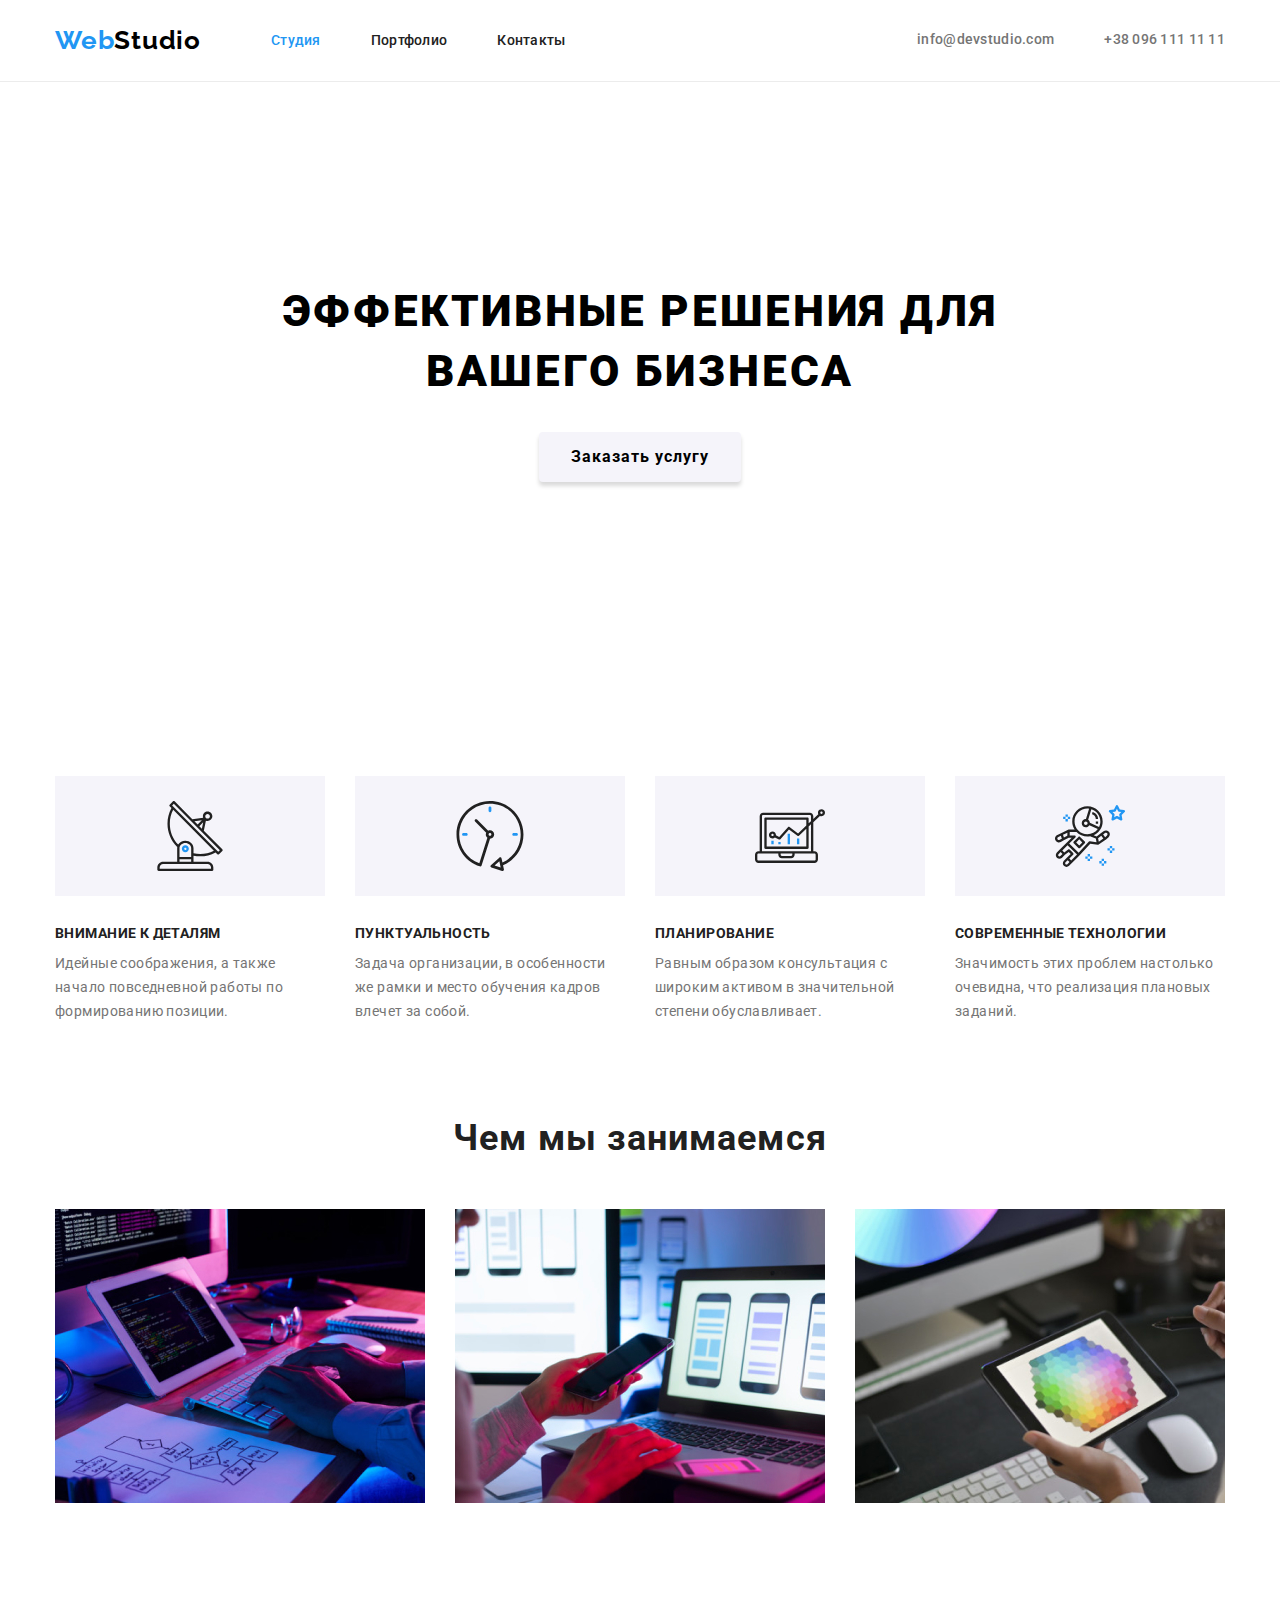
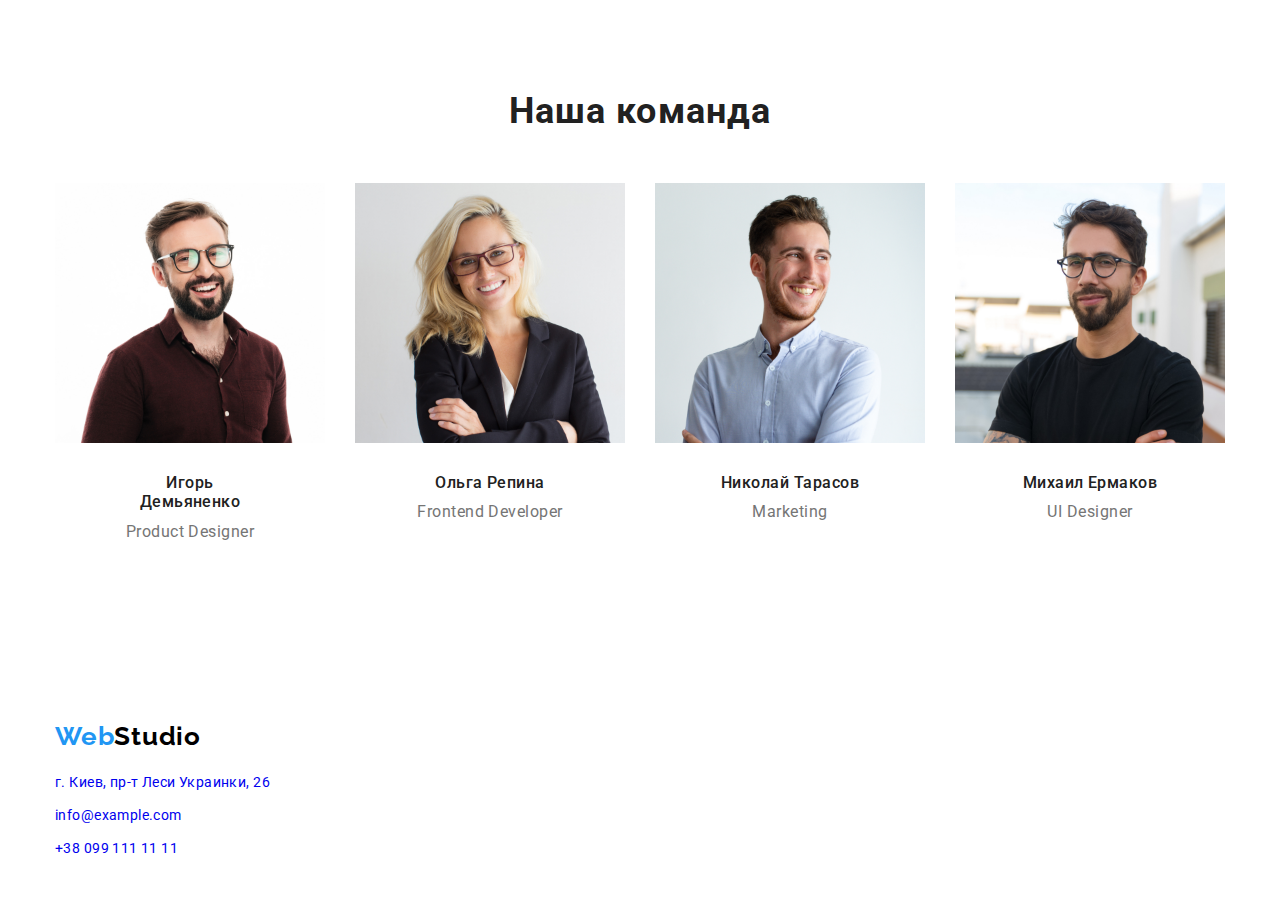
==== index.html @ 2ce4c453 "added advantages icons" ====
<!DOCTYPE html>
<html lang="ru">
<head>
    <meta charset="UTF-8">
    <meta name="viewport" content="width=device-width, initial-scale=1.0">
    <title>WebStudio</title>
    <link rel="stylesheet" href="https://cdnjs.cloudflare.com/ajax/libs/modern-normalize/1.0.0/modern-normalize.min.css">
   <link rel="preconnect" href="https://fonts.gstatic.com">
   <link href="https://fonts.googleapis.com/css2?family=Raleway:wght@700&family=Roboto:wght@400;500;700;900&display=swap"
      rel="stylesheet">
   <link rel="stylesheet" href="css/styles.css">
</head>
<body>
    
<header class="header">
   <div class="container">
      <nav class="navigation">
         <a class="logo__header" href="/" aria-label="логотип сайта">
            <span class="logo__web" lang="en">Web</span><span class="logo__studio" lang="en">Studio</span>
         </a>
         <ul class="navigation__list">
            <li class="nav__item">
               <a class="navigation__list-item is-current" href="index.html">Студия</a>
            </li>
            <li class="nav__item">
               <a class="navigation__list-item" href="portfolio.html">Портфолио</a>
            </li>
            <li class="nav__item">
               <a class="navigation__list-item" href="#">Контакты</a>
            </li>
         </ul>
      </nav>
      <address class="address">
         <ul class="header__contakt-info">
            <li>
               <a class="contact__mail-header" href="mailto:info@devstudio.com">info@devstudio.com</a>
            </li>
            <li>
               <a class="contact__tel-header" href="tel:+380961111111">+38 096 111 11 11</a>
            </li>
         </ul>
      </address>
   </div>

</header>


 <main>

    <!-- HERO -->
    <section class="hero">
       <div class="container">
         <h1 class="hero__title">Эффективные решения для вашего бизнеса</h1>
         <button class="btn__hero" type="button">Заказать услугу </button>
       </div>
    </section>

    <!-- ADVANTAGES -->
      <section class="advantages">
         <h2 hidden>Преимущества</h2>
         <div class="container">
            <ul class="advantages__list">
                  <li class="advantages__item">
                     <div class="thumb">
                        <svg class="advantages__icon">
                           <use href="./images/sprite.svg#icon-antenna"></use>
                        </svg>
                     </div>
                     <h3 class="advantages__title">Внимание к деталям</h3>
                     <p class="advantages__description">Идейные соображения, а также начало повседневной работы по формированию позиции.</p>
                  </li>
                  <li class="advantages__item">
                     <div class="thumb">
                        <svg class="advantages__icon">
                           <use href="./images/sprite.svg#icon-clock"></use>
                        </svg>
                     </div>
                     <h3 class="advantages__title">Пунктуальность</h3>
                     <p class="advantages__description">Задача организации, в особенности же рамки и место обучения кадров влечет за собой.</p>
                  </li>
                  <li class="advantages__item">
                     <div class="thumb">
                        <svg class="advantages__icon">
                           <use href="./images/sprite.svg#icon-diagram"></use>
                        </svg>
                     </div>
                     <h3 class="advantages__title">Планирование</h3>
                     <p class="advantages__description">Равным образом консультация с широким активом в значительной степени обуславливает.</p>
                  </li>
                  <li class="advantages__item">
                     <div class="thumb">
                        <svg class="advantages__icon">
                           <use href="./images/sprite.svg#icon-astronaut"></use>
                        </svg>
                     </div>
                     <h3 class="advantages__title">Современные технологии</h3>
                     <p class="advantages__description">Значимость этих проблем настолько очевидна, что реализация плановых заданий.</p>
                  </li>
            </ul>
         </div>
      </section>
        
    <!-- SERVICES -->
    <section class="services">
      <div class="container">
         <h2 class="title">Чем мы занимаемся</h2>
         <ul class="services__list">
            <li class="services__list-item">
               <img src="images/services/img.jpg" alt="разрабатываем проекты с нуля" width="370" height="294">
            </li>
            <li class="services__list-item">
               <img src="images/services/img-1.jpg" alt="создаем уникальный дизайн для вашего продукта" width="370" height="294">
            </li>
            <li class="services__list-item">
               <img src="images/services/img-2.jpg" alt="тестируем и оптимизируем конечный продукт" width="370" height="294">
            </li>
      </ul>
      </div>
    </section>

    <!-- OUR TEAM -->
    <section class="our__team">
      <div class="container">
         <h2 class="title">Наша команда</h2>
         <ul class="members__list">
            <li class="members__list-item">
               <img src="images/our-team/img.jpg" alt="Игорь Демьяненко - дизайнер продуктов" width="270" height="260">
               <div class="text__container">
                  <h3 class="team__member">Игорь Демьяненко</h3>
                  <p class="member__occupation" lang="en">Product Designer</p>
               </div>
            </li>
            <li class="members__list-item">
               <img src="images/our-team/img-1.jpg" alt="Ольга Репина - фронтенд-разработчики" width="270" height="260">
               <div class="text__container">                
                  <h3 class="team__member">Ольга Репина</h3>
                  <p class="member__occupation" lang="en">Frontend Developer</p>
               </div>
            </li>
            <li class="members__list-item">
               <img src="images/our-team/img-2.jpg" alt="Николай Тарасов - отдел маркетинга" width="270" height="260">
               <div class="text__container">
                  <h3 class="team__member">Николай Тарасов</h3>
                  <p class="member__occupation" lang="en">Marketing</p>
               </div>
            </li>
            <li class="members__list-item">
               <img src="images/our-team/img-3.jpg" alt="Михаил Ермаков - разработка пользовательского интерфейса" width="270" height="260">
               <div class="text__container">
                  <h3 class="team__member">Михаил Ермаков</h3>
                  <p class="member__occupation" lang="en">UI Designer</p>
               </div>
            </li>
         </ul>
      </div>
    </section>

 </main>

<footer class="footer">
   <div class="container">
      <a class="logo__footer" href="/" aria-label="логотип сайта">
         <span class="logo__web" lang="en">Web</span><span class="logo__studio" lang="en">Studio</span>
      </a>

      <address>
         <ul class="address__footer">
            <li class="address__footer-item">
               <a class="address" href="https://goo.gl/maps/5K13a3puJwrhcPws7" target="_blank">г. Киев, пр-т Леси
                  Украинки, 26</a>
            </li>
            <li class="address__footer-item">
               <a class="contact__mail-footer" href="mailto:info@example.com">info@example.com</a>
            </li>
            <li class="address__footer-item">
               <a class="contact__tel-footer" href="tel:+380991111111">+38 099 111 11 11</a>
            </li>
         </ul>
      </address>
   </div>
</footer>

</body>
</html>
---- css/styles.css ----
:root {
  --main-font: "Roboto", sans-serif;
  --logo-font: "Raleway", sans-serif;
  --accent-color: #2196f3;
}

body {
  font-family: var(--main-font);
}

a {
  text-decoration: none;
}

ul {
  list-style-type: none;
}

address {
  font-style: normal;
}

.container {
  width: 1200px;
  padding: 0 15px;
  margin: auto;
}

h1,
h2,
h3,
h4,
h5,
h6 {
  margin: 0;
}

ul,
ol {
  margin: 0;
  padding: 0;
}

p {
  margin: 0;
}

img {
  display: block;
}

/* ============= COMPONENTS ============= */

.logo__web,
.logo__studio {
  font-family: var(--logo-font);
  font-weight: 700;
  font-size: 26px;
  line-height: 1.19;
  letter-spacing: 0.03em;
  color: #000000;
}

.logo__web {
  color: var(--accent-color);
}

.title {
  font-family: var(--main-font);
  font-weight: 700;
  font-size: 36px;
  line-height: 1.166;
  text-align: center;
  letter-spacing: 0.03em;
  color: #212121;
}

/* =========== COMPONENTS END =========== */

/* ============= HEADER ============= */

.header {
  border-bottom: 1px solid rgba(236, 236, 236, 1);
}

.header .container {
  padding-top: 25px;
  padding-bottom: 25px;
  display: flex;
  align-items: center;
  /* border-bottom: 1px solid rgba(236, 236, 236, 1); */
}

.logo__header {
  margin-right: 70px;
}

.navigation {
  display: flex;
  align-items: center;
}

.navigation__list {
  display: flex;
  align-items: center;
}

.nav__item:not(:last-child) {
  margin-right: 50px;
}

.header__contakt-info {
  display: flex;
  align-items: center;
}

.contact__mail-header {
  margin-right: 50px;
}

.address {
  margin-left: auto;
}

.navigation__list-item {
  font-family: var(--main-font);
  font-weight: 500;
  font-size: 14px;
  line-height: 1.14;
  letter-spacing: 0.02em;
  color: #212121;
}

.navigation__list .navigation__list-item.is-current {
  color: var(--accent-color);
}

.navigation__list-item:hover,
.navigation__list-item:focus,
.contact__mail-header:hover,
.contact__mail-header:focus,
.contact__tel-header:hover,
.contact__tel-header:focus {
  color: var(--accent-color);
}

.contact__mail-header {
  font-family: var(--main-font);
  font-weight: 500;
  font-size: 14px;
  line-height: 1.14;
  letter-spacing: 0.02em;
  color: #757575;
}

.contact__tel-header {
  font-family: var(--main-font);
  font-weight: 500;
  font-size: 14px;
  line-height: 1.14;
  letter-spacing: 0.02em;
  color: #757575;
}

/* ============= HEADER END ============= */

/* ============= HERO ============= */

.hero .container {
  display: block;
}

.hero {
  padding-top: 200px;
  padding-bottom: 200px;
}

.hero__title {
  margin-bottom: 30px;
  padding-left: 150px;
  padding-right: 150px;

  font-family: var(--main-font);
  font-weight: 900;
  font-size: 44px;
  line-height: 1.36;
  text-align: center;
  letter-spacing: 0.06em;
  text-transform: uppercase;
  /* color: #FFFFFF; */
}

.btn__hero {
  margin: auto;
  display: flex;
  align-items: center;
  text-align: center;
  padding: 10px 32px;

  font-family: var(--main-font);
  font-weight: 700;
  font-size: 16px;
  line-height: 1.875;
  letter-spacing: 0.06em;
  background: #f5f4fa;
  box-shadow: 0px 4px 4px rgba(0, 0, 0, 0.15);
  border-radius: 4px;
  border: transparent;
  color: #000000;
}

.btn__hero:hover,
.btn__hero:focus {
  color: #ffffff;
  background-color: var(--accent-color);
  /* box-shadow: 0px 3px 1px rgba(0, 0, 0, 0.1), 0px 1px 2px rgba(0, 0, 0, 0.08),
    0px 2px 2px rgba(0, 0, 0, 0.12);
  border-radius: 4px; */
}

/* ============= HERO END ============= */

/* ============= ADVANTAGES ============= */

.advantages {
  padding: 94px 0;
}

.thumb {
  width: 270px;
  height: 120px;
  background: #f5f4fa;
  display: flex;
  justify-content: center;
  align-items: center;
  margin-bottom: 30px;
}

.advantages__icon {
  width: 70px;
  height: 70px;
  border-radius: 4px;
}

.advantages__list {
  display: flex;
}

.advantages__item:not(:last-child) {
  margin-right: 30px;
}

.advantages__item {
  width: calc((100% - 3 * 30px) / 4);
}

.advantages__title {
  margin-bottom: 10px;

  font-family: var(--main-font);
  font-weight: 700;
  font-size: 14px;
  line-height: 1.14;
  letter-spacing: 0.03em;
  text-transform: uppercase;
  color: #212121;
}

.advantages__description {
  font-family: var(--main-font);
  font-weight: 400;
  font-size: 14px;
  line-height: 1.714;
  letter-spacing: 0.03em;
  color: #757575;
}

/* =========== ADVANTAGES END =========== */

/* ============= SERVICES ============= */

.services {
  padding-bottom: 90px;
}

.services__list {
  display: flex;
  margin-top: 50px;
}

.services__list-item {
  width: (100% - 30px * 2) / 3;
}

.services__list-item:not(:last-child) {
  margin-right: 30px;
}

/* =========== SERVICES END =========== */

/* ========== OUR TEAM SECTION ========== */

.our__team {
  padding-top: 98px;
  padding-bottom: 90px;
}

.members__list {
  display: flex;
}

.members__list-item {
  width: (100% - 30px * 3) / 4;
  padding-top: 50px;
}

.members__list-item:not(:last-child) {
  margin-right: 30px;
}

.text__container {
  padding: 30px 59px;
}

.team__member {
  margin-bottom: 10px;

  font-family: var(--main-font);
  font-weight: 500;
  font-size: 16px;
  line-height: 1.19;
  text-align: center;
  letter-spacing: 0.03em;
  color: #212121;
}

.member__occupation {
  font-family: var(--main-font);
  font-weight: 400;
  font-size: 16px;
  line-height: 1.19;
  text-align: center;
  letter-spacing: 0.03em;
  color: #757575;
}

/* ============= OUR TEAM SECTION END ============= */

/* ============= FOOTER ============= */

.footer {
  padding: 60px 0;
}

/* .logo__footer > .logo__studio {
  color: #ffffff;
} */

.address__footer-item:not(:last-child) {
  margin-bottom: 9px;
}

.address__footer {
  margin-top: 20px;
}

.address {
  font-family: var(--main-font);
  font-weight: 400;
  font-size: 14px;
  line-height: 1.714;
  letter-spacing: 0.03em;
  /* color: #ffffff; */
}

.contact__mail-footer {
  font-family: var(--main-font);
  font-weight: 400;
  font-size: 14px;
  line-height: 1.714;
  letter-spacing: 0.03em;
  /* color: rgba(255, 255, 255, 0.6); */
}

.contact__tel-footer {
  font-family: var(--main-font);
  font-weight: 400;
  font-size: 14px;
  line-height: 1.714;
  letter-spacing: 0.03em;
  /* color: rgba(255, 255, 255, 0.6); */
}

/* ============= FOOTER END ============= */

/* ============= PORTFOLIO ============= */
.projects {
  padding: 94px 0;
}

.filters__list {
  display: flex;
  justify-content: center;
  margin-bottom: 34px;
}

.filters__list-item:not(:last-child) {
  margin-right: 8px;
}

.projects__list {
  display: flex;
  flex-wrap: wrap;
}

.projects__list-item {
  width: (100% - 30px * 2) / 3;
  margin-bottom: 30px;
}

.projects__list-item:not(:nth-child(3n)) {
  margin-right: 30px;
}

.projects__list-item:nth-last-child(-n + 3) {
  margin-bottom: 0px;
}

.btn__portfolio {
  padding: 6px 22px;

  font-family: var(--main-font);
  font-weight: 500;
  font-size: 16px;
  line-height: 1.625;
  text-align: center;
  letter-spacing: 0.03em;
  color: #212121;
  background: #f5f4fa;
  border-radius: 4px;
  border: transparent;
}

.btn__portfolio:hover,
.btn__portfolio:focus {
  color: #ffffff;
  background-color: var(--accent-color);
  /* box-shadow: 0px 3px 1px rgba(0, 0, 0, 0.1), 0px 1px 2px rgba(0, 0, 0, 0.08),
    0px 2px 2px rgba(0, 0, 0, 0.12); */
  border-radius: 4px;
}

.text {
  padding: 20px 24px;
  border: 1px solid rgba(238, 238, 238, 1);
}

.projects__title {
  font-family: var(--main-font);
  font-weight: 700;
  font-size: 18px;
  line-height: 2;
  letter-spacing: 0.06em;
  color: #212121;
}

.description {
  margin-top: 4px;

  font-family: var(--main-font);
  font-weight: 400;
  font-size: 16px;
  line-height: 1.875;
  letter-spacing: 0.03em;
  color: #757575;
}

/* ============= PORTFOLIO END ============= */
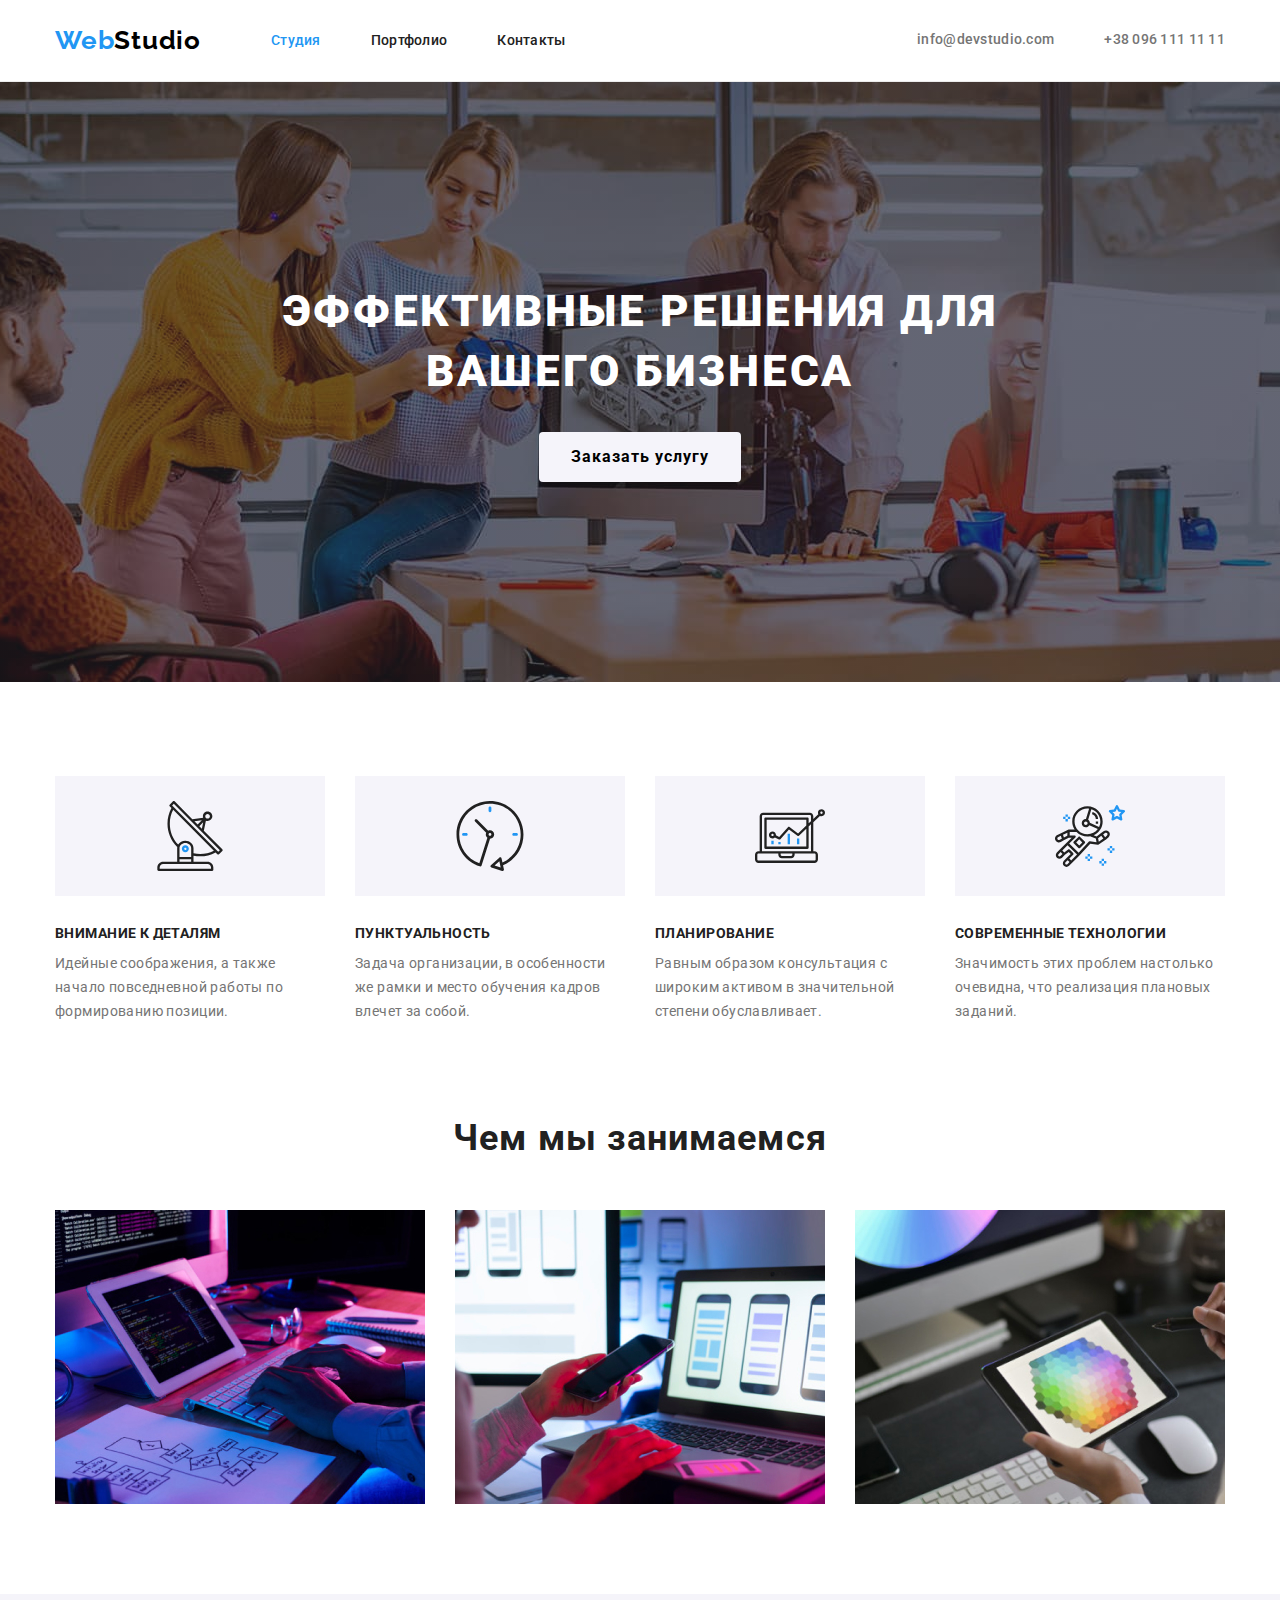
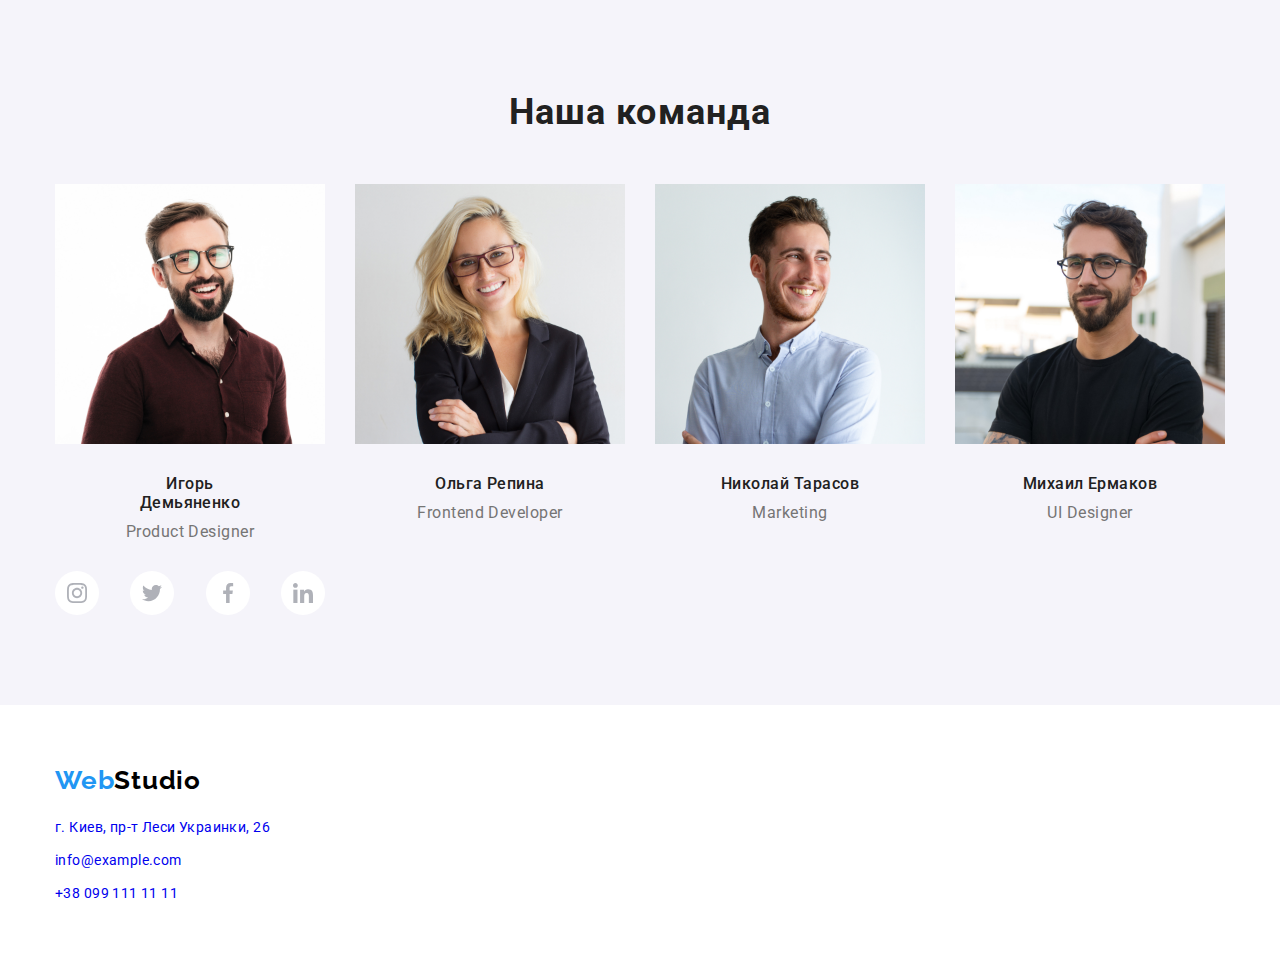
==== commit 62673a73: "hw-4 15.12.2020" ====
--- a/index.html
+++ b/index.html
@@ -48,7 +48,7 @@
  <main>
 
     <!-- HERO -->
-    <section class="hero">
+    <section class="hero overlay">
        <div class="container">
          <h1 class="hero__title">Эффективные решения для вашего бизнеса</h1>
          <button class="btn__hero" type="button">Заказать услугу </button>
@@ -129,6 +129,28 @@
                   <h3 class="team__member">Игорь Демьяненко</h3>
                   <p class="member__occupation" lang="en">Product Designer</p>
                </div>
+               <ul class="social__list">
+                  <li class="social__list-item">
+                     <a class="social__list-link" href="">
+                        <svg class="icon__social-link"><use href="./images/sprite.svg#icon-instagram"></use></svg>
+                     </a>
+                  </li>
+                  <li class="social__list-item">
+                     <a class="social__list-link" href="">
+                        <svg class="icon__social-link"><use href="./images/sprite.svg#icon-twitter"></use></svg>
+                     </a>
+                  </li>
+                  <li class="social__list-item">
+                     <a class="social__list-link" href="">
+                        <svg class="icon__social-link"><use href="./images/sprite.svg#icon-facebook"></use></svg>
+                     </a>
+                  </li>
+                  <li class="social__list-item">
+                     <a class="social__list-link" href="">
+                        <svg class="icon__social-link"><use href="./images/sprite.svg#icon-linkedin"></use></svg>
+                     </a>
+                  </li>
+               </ul>
             </li>
             <li class="members__list-item">
                <img src="images/our-team/img-1.jpg" alt="Ольга Репина - фронтенд-разработчики" width="270" height="260">
--- a/css/styles.css
+++ b/css/styles.css
@@ -175,6 +175,22 @@
   padding-bottom: 200px;
 }
 
+.overlay {
+  max-width: 1600px;
+  height: 600px;
+  margin-left: auto;
+  margin-right: auto;
+  background-color: #333333;
+  background-image: linear-gradient(
+      rgba(47, 48, 58, 0.4),
+      rgba(47, 48, 58, 0.4)
+    ),
+    url("../images/hero/Hero.jpg");
+  background-repeat: no-repeat;
+  background-size: cover;
+  background-position: center;
+}
+
 .hero__title {
   margin-bottom: 30px;
   padding-left: 150px;
@@ -187,7 +203,7 @@
   text-align: center;
   letter-spacing: 0.06em;
   text-transform: uppercase;
-  /* color: #FFFFFF; */
+  color: #ffffff;
 }
 
 .btn__hero {
@@ -303,6 +319,7 @@
 .our__team {
   padding-top: 98px;
   padding-bottom: 90px;
+  background-color: #f5f4fa;
 }
 
 .members__list {
@@ -342,6 +359,32 @@
   text-align: center;
   letter-spacing: 0.03em;
   color: #757575;
+}
+
+.social__list {
+  display: flex;
+  justify-content: space-between;
+}
+
+.social__list-link {
+  display: flex;
+  justify-content: center;
+  align-items: center;
+  width: 44px;
+  height: 44px;
+  background-color: #ffffff;
+  border-radius: 50%;
+}
+
+.social__list-link:hover .icon__social-link,
+.social__list-link:focus .icon__social-link {
+  fill: var(--accent-color);
+}
+
+.icon__social-link {
+  width: 20px;
+  height: 20px;
+  fill: rgba(175, 177, 184, 1);
 }
 
 /* ============= OUR TEAM SECTION END ============= */
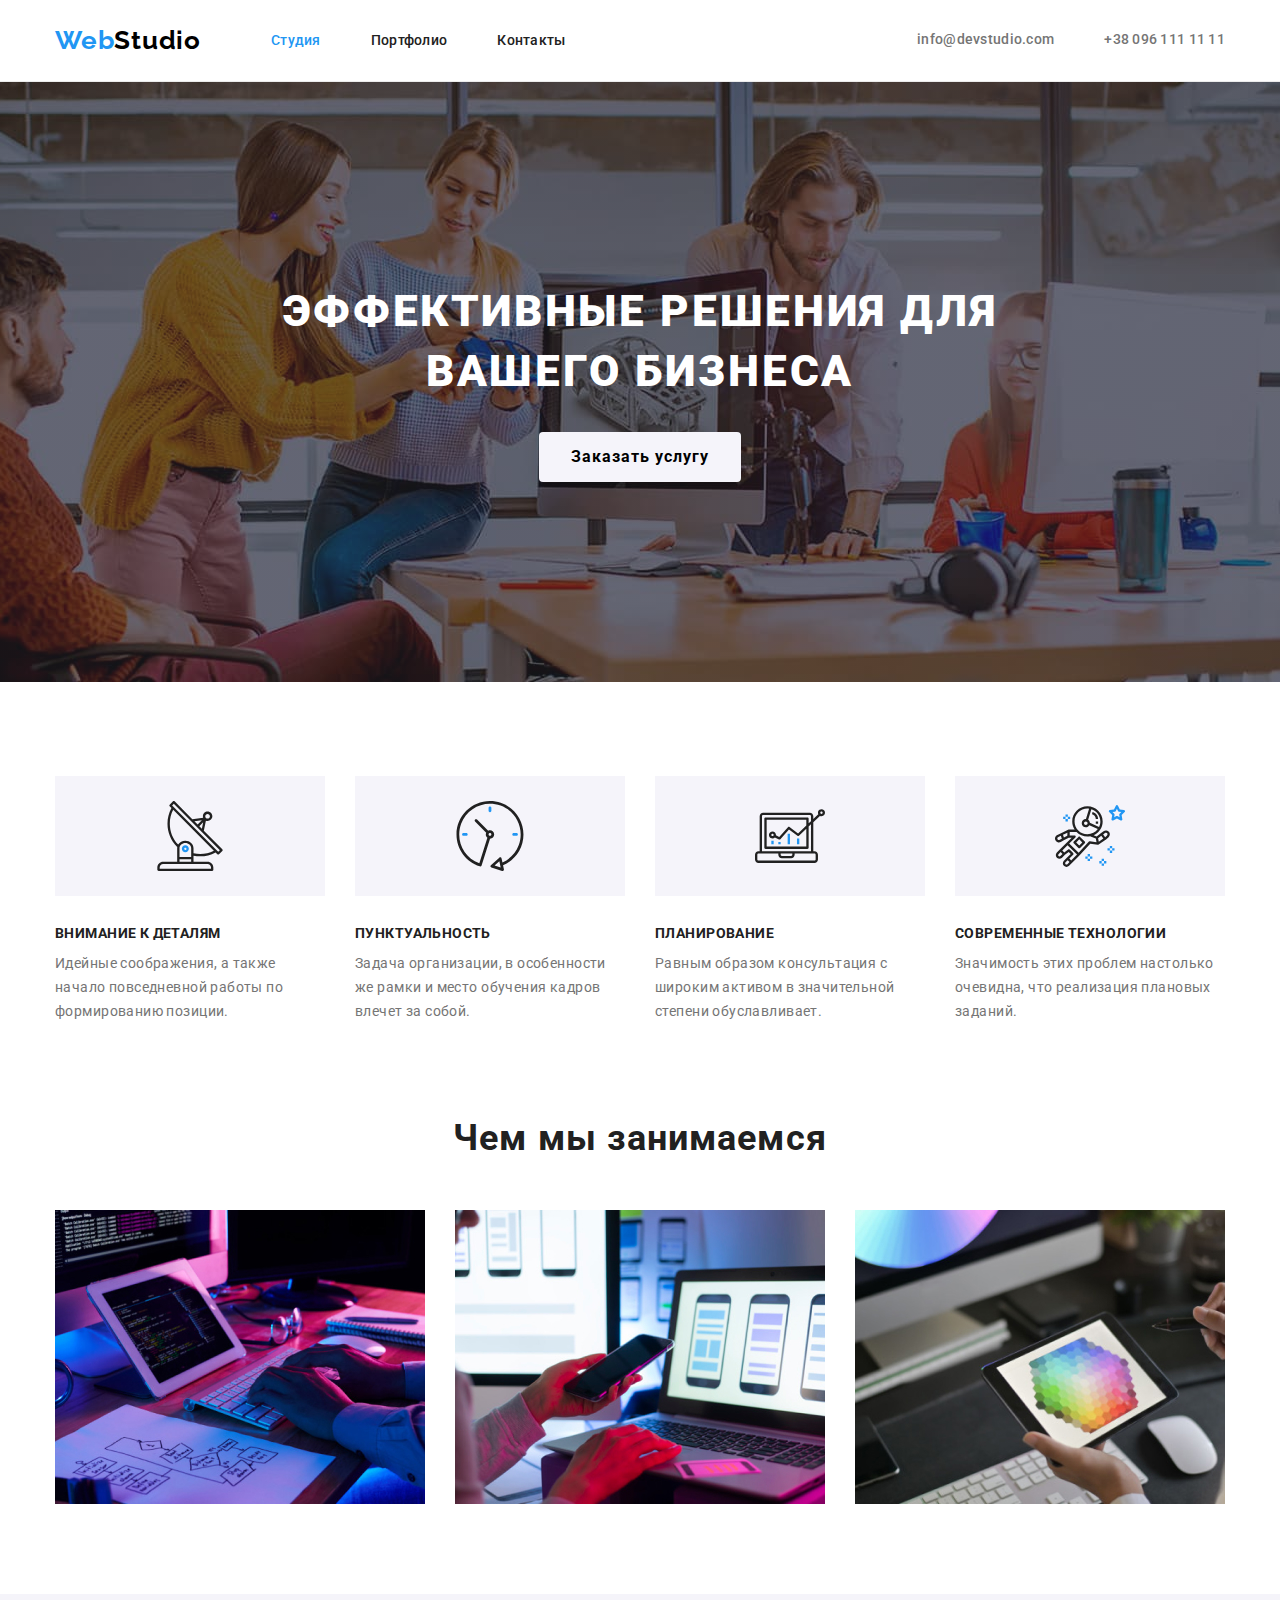
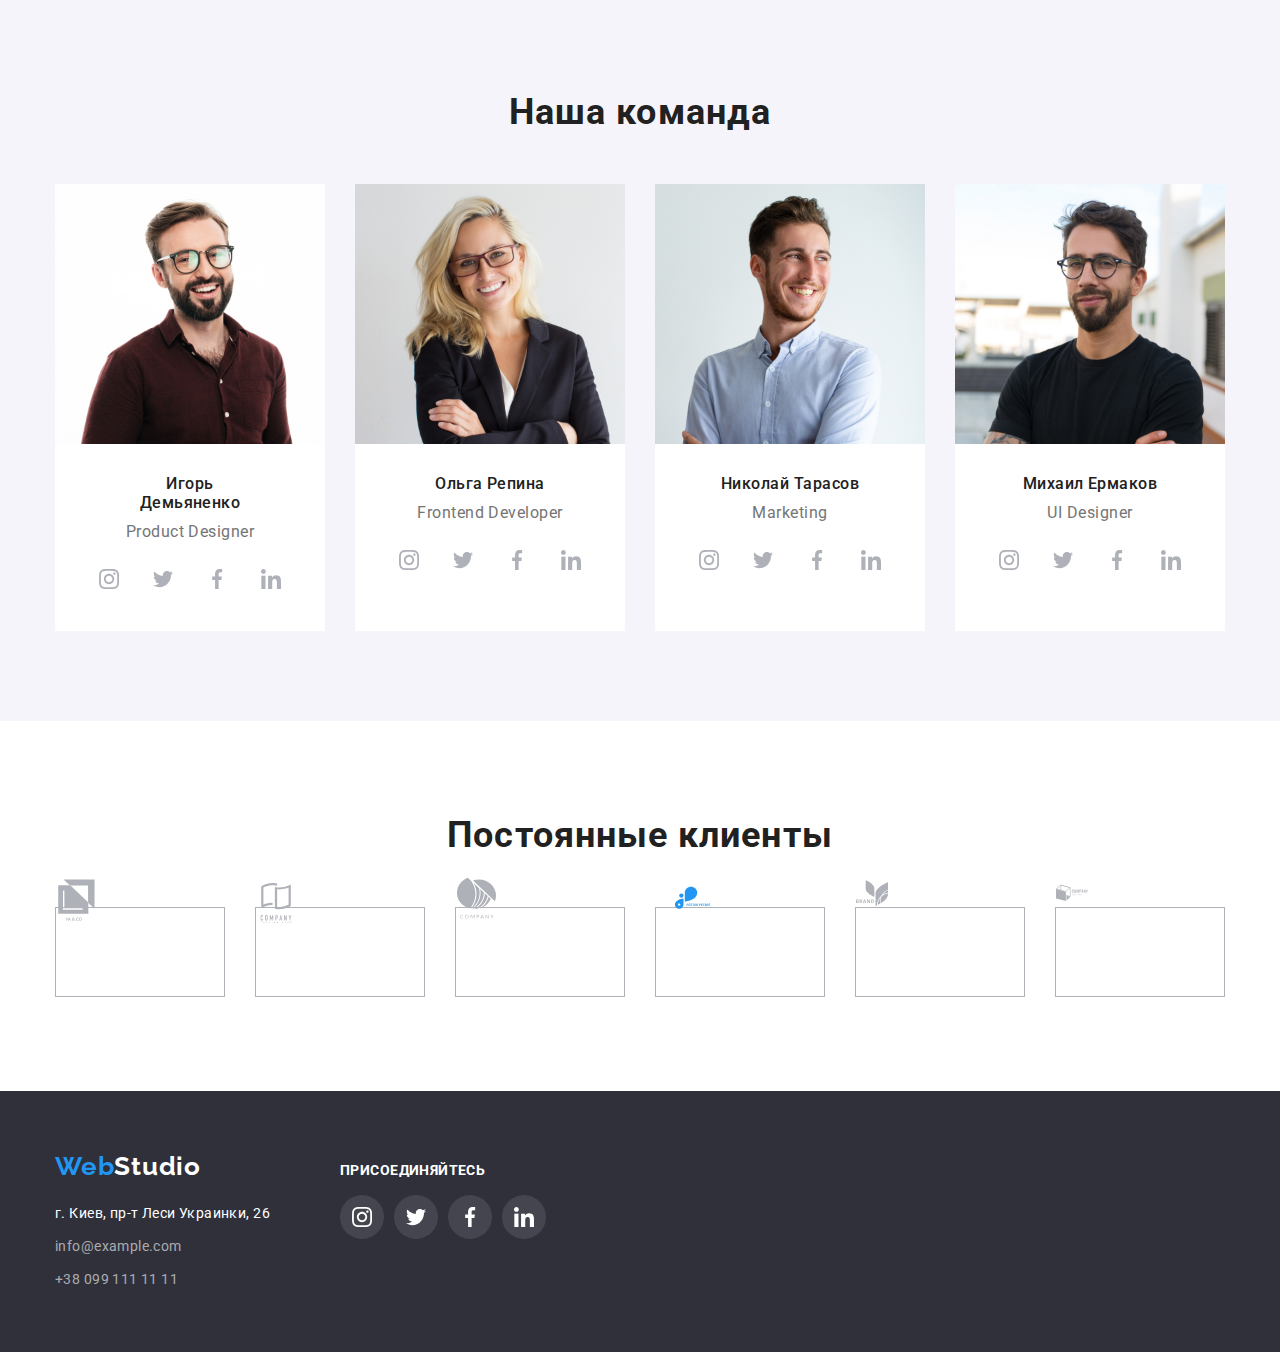
==== commit 012e7697: "hw-4 17.12.2020" ====
--- a/index.html
+++ b/index.html
@@ -158,6 +158,36 @@
                   <h3 class="team__member">Ольга Репина</h3>
                   <p class="member__occupation" lang="en">Frontend Developer</p>
                </div>
+               <ul class="social__list">
+                  <li class="social__list-item">
+                     <a class="social__list-link" href="">
+                        <svg class="icon__social-link">
+                           <use href="./images/sprite.svg#icon-instagram"></use>
+                        </svg>
+                     </a>
+                  </li>
+                  <li class="social__list-item">
+                     <a class="social__list-link" href="">
+                        <svg class="icon__social-link">
+                           <use href="./images/sprite.svg#icon-twitter"></use>
+                        </svg>
+                     </a>
+                  </li>
+                  <li class="social__list-item">
+                     <a class="social__list-link" href="">
+                        <svg class="icon__social-link">
+                           <use href="./images/sprite.svg#icon-facebook"></use>
+                        </svg>
+                     </a>
+                  </li>
+                  <li class="social__list-item">
+                     <a class="social__list-link" href="">
+                        <svg class="icon__social-link">
+                           <use href="./images/sprite.svg#icon-linkedin"></use>
+                        </svg>
+                     </a>
+                  </li>
+               </ul>
             </li>
             <li class="members__list-item">
                <img src="images/our-team/img-2.jpg" alt="Николай Тарасов - отдел маркетинга" width="270" height="260">
@@ -165,6 +195,36 @@
                   <h3 class="team__member">Николай Тарасов</h3>
                   <p class="member__occupation" lang="en">Marketing</p>
                </div>
+               <ul class="social__list">
+                  <li class="social__list-item">
+                     <a class="social__list-link" href="">
+                        <svg class="icon__social-link">
+                           <use href="./images/sprite.svg#icon-instagram"></use>
+                        </svg>
+                     </a>
+                  </li>
+                  <li class="social__list-item">
+                     <a class="social__list-link" href="">
+                        <svg class="icon__social-link">
+                           <use href="./images/sprite.svg#icon-twitter"></use>
+                        </svg>
+                     </a>
+                  </li>
+                  <li class="social__list-item">
+                     <a class="social__list-link" href="">
+                        <svg class="icon__social-link">
+                           <use href="./images/sprite.svg#icon-facebook"></use>
+                        </svg>
+                     </a>
+                  </li>
+                  <li class="social__list-item">
+                     <a class="social__list-link" href="">
+                        <svg class="icon__social-link">
+                           <use href="./images/sprite.svg#icon-linkedin"></use>
+                        </svg>
+                     </a>
+                  </li>
+               </ul>
             </li>
             <li class="members__list-item">
                <img src="images/our-team/img-3.jpg" alt="Михаил Ермаков - разработка пользовательского интерфейса" width="270" height="260">
@@ -172,33 +232,150 @@
                   <h3 class="team__member">Михаил Ермаков</h3>
                   <p class="member__occupation" lang="en">UI Designer</p>
                </div>
+               <ul class="social__list">
+                  <li class="social__list-item">
+                     <a class="social__list-link" href="">
+                        <svg class="icon__social-link">
+                           <use href="./images/sprite.svg#icon-instagram"></use>
+                        </svg>
+                     </a>
+                  </li>
+                  <li class="social__list-item">
+                     <a class="social__list-link" href="">
+                        <svg class="icon__social-link">
+                           <use href="./images/sprite.svg#icon-twitter"></use>
+                        </svg>
+                     </a>
+                  </li>
+                  <li class="social__list-item">
+                     <a class="social__list-link" href="">
+                        <svg class="icon__social-link">
+                           <use href="./images/sprite.svg#icon-facebook"></use>
+                        </svg>
+                     </a>
+                  </li>
+                  <li class="social__list-item">
+                     <a class="social__list-link" href="">
+                        <svg class="icon__social-link">
+                           <use href="./images/sprite.svg#icon-linkedin"></use>
+                        </svg>
+                     </a>
+                  </li>
+               </ul>
             </li>
          </ul>
       </div>
     </section>
 
+    <!-- CLIENTS -->
+    <section class="our__clients">
+       <div class="container">
+         <h2 class="title">Постоянные клиенты</h2>
+         <ul class="clients__list">
+            <li class="clients__list-item">
+               <a class="clients__link" href="">
+                  <svg class="clients__icon">
+                     <use href="./images/sprite.svg#icon-logo-1" width="44.3" height="49.2"></use>
+                  </svg>
+               </a>
+               </li>
+            <li class="clients__list-item">
+               <a class="clients__link" href="">
+                  <svg class="clients__icon">
+                     <use href="./images/sprite.svg#icon-logo-2" width="40" height="52"></use>
+                  </svg>
+               </a>
+               </li>
+            <li class="clients__list-item">
+               <a class="clients__link" href="">
+                  <svg class="clients__icon">
+                     <use href="./images/sprite.svg#icon-logo-3" width="41" height="42.6"></use>
+                  </svg>
+               </a>
+               </li>
+            <li class="clients__list-item">
+               <a class="clients__link" href="">
+                  <svg class="clients__icon">
+                     <use href="./images/sprite.svg#icon-logo-4" width="79.7" height="42"></use>
+                  </svg>
+               </a>
+               </li>
+            <li class="clients__list-item">
+               <a class="clients__link" href="">
+                  <svg class="clients__icon">
+                     <use href="./images/sprite.svg#icon-logo-5" width="59" height="47"></use>
+                  </svg>
+               </a>
+               </li>
+            <li class="clients__list-item">
+               <a class="clients__link" href="">
+                  <svg class="clients__icon">
+                     <use href="./images/sprite.svg#icon-logo-6" width="88.5" height="45.4"></use>
+                  </svg>
+               </a>
+               </li>
+         </ul>
+      </div>
+    </section>
  </main>
 
 <footer class="footer">
    <div class="container">
-      <a class="logo__footer" href="/" aria-label="логотип сайта">
-         <span class="logo__web" lang="en">Web</span><span class="logo__studio" lang="en">Studio</span>
-      </a>
-
-      <address>
-         <ul class="address__footer">
-            <li class="address__footer-item">
-               <a class="address" href="https://goo.gl/maps/5K13a3puJwrhcPws7" target="_blank">г. Киев, пр-т Леси
-                  Украинки, 26</a>
-            </li>
-            <li class="address__footer-item">
-               <a class="contact__mail-footer" href="mailto:info@example.com">info@example.com</a>
-            </li>
-            <li class="address__footer-item">
-               <a class="contact__tel-footer" href="tel:+380991111111">+38 099 111 11 11</a>
-            </li>
-         </ul>
-      </address>
+      
+      <div>
+         <a class="logo__footer" href="/" aria-label="логотип сайта">
+            <span class="logo__web" lang="en">Web</span><span class="logo__studio" lang="en">Studio</span>
+         </a>
+         
+         <address>
+            <ul class="address__footer">
+               <li class="address__footer-item">
+                  <a class="address" href="https://goo.gl/maps/5K13a3puJwrhcPws7" target="_blank">г. Киев, пр-т Леси
+                     Украинки, 26</a>
+               </li>
+               <li class="address__footer-item">
+                  <a class="contact__mail-footer" href="mailto:info@example.com">info@example.com</a>
+               </li>
+               <li class="address__footer-item">
+                  <a class="contact__tel-footer" href="tel:+380991111111">+38 099 111 11 11</a>
+               </li>
+            </ul>
+         </address>
+      </div>
+
+      <div class="join__us">
+         <p class="join__us-text">присоединяйтесь</p>
+         <ul class="social__list">
+            <li class="social__list-item">
+               <a class="social__list-link" href="">
+                  <svg class="icon__social-link">
+                     <use href="./images/sprite.svg#icon-instagram"></use>
+                  </svg>
+               </a>
+            </li>
+            <li class="social__list-item">
+               <a class="social__list-link" href="">
+                  <svg class="icon__social-link">
+                     <use href="./images/sprite.svg#icon-twitter"></use>
+                  </svg>
+               </a>
+            </li>
+            <li class="social__list-item">
+               <a class="social__list-link" href="">
+                  <svg class="icon__social-link">
+                     <use href="./images/sprite.svg#icon-facebook"></use>
+                  </svg>
+               </a>
+            </li>
+            <li class="social__list-item">
+               <a class="social__list-link" href="">
+                  <svg class="icon__social-link">
+                     <use href="./images/sprite.svg#icon-linkedin"></use>
+                  </svg>
+               </a>
+            </li>
+         </ul>
+      </div>
    </div>
 </footer>
 
--- a/css/styles.css
+++ b/css/styles.css
@@ -328,7 +328,8 @@
 
 .members__list-item {
   width: (100% - 30px * 3) / 4;
-  padding-top: 50px;
+  margin-top: 50px;
+  background-color: #ffffff;
 }
 
 .members__list-item:not(:last-child) {
@@ -336,7 +337,9 @@
 }
 
 .text__container {
-  padding: 30px 59px;
+  padding-top: 30px;
+  padding-left: 59px;
+  padding-right: 59px;
 }
 
 .team__member {
@@ -364,6 +367,10 @@
 .social__list {
   display: flex;
   justify-content: space-between;
+  margin-top: 16px;
+  padding-bottom: 30px;
+  padding-right: 32px;
+  padding-left: 32px;
 }
 
 .social__list-link {
@@ -378,7 +385,12 @@
 
 .social__list-link:hover .icon__social-link,
 .social__list-link:focus .icon__social-link {
-  fill: var(--accent-color);
+  fill: #ffffff;
+}
+
+.social__list-link:hover,
+.social__list-link:focus {
+  background-color: var(--accent-color);
 }
 
 .icon__social-link {
@@ -389,15 +401,44 @@
 
 /* ============= OUR TEAM SECTION END ============= */
 
+/* ============= CCLIENTS ============= */
+
+.our__clients {
+  padding: 94px 0;
+}
+
+.clients__list {
+  margin-top: 50px;
+  display: flex;
+  justify-content: space-between;
+}
+
+.clients__link {
+  display: flex;
+  justify-content: center;
+  align-items: center;
+
+  width: 170px;
+  height: 90px;
+  border: 1px solid rgba(175, 177, 184, 1);
+}
+
+/* =========== CCLIENTS END =========== */
+
 /* ============= FOOTER ============= */
 
 .footer {
   padding: 60px 0;
-}
-
-/* .logo__footer > .logo__studio {
+  background-color: #2f303a;
+}
+
+.footer .container {
+  display: flex;
+}
+
+.logo__footer > .logo__studio {
   color: #ffffff;
-} */
+}
 
 .address__footer-item:not(:last-child) {
   margin-bottom: 9px;
@@ -413,7 +454,7 @@
   font-size: 14px;
   line-height: 1.714;
   letter-spacing: 0.03em;
-  /* color: #ffffff; */
+  color: #ffffff;
 }
 
 .contact__mail-footer {
@@ -422,7 +463,7 @@
   font-size: 14px;
   line-height: 1.714;
   letter-spacing: 0.03em;
-  /* color: rgba(255, 255, 255, 0.6); */
+  color: rgba(255, 255, 255, 0.6);
 }
 
 .contact__tel-footer {
@@ -431,7 +472,43 @@
   font-size: 14px;
   line-height: 1.714;
   letter-spacing: 0.03em;
-  /* color: rgba(255, 255, 255, 0.6); */
+  color: rgba(255, 255, 255, 0.6);
+}
+
+.join__us-text {
+  font-family: var(--main-font);
+  font-weight: 700;
+  font-size: 14px;
+  line-height: 1.14;
+  letter-spacing: 0.03em;
+  text-transform: uppercase;
+  color: #ffffff;
+}
+
+.join__us .social__list {
+  padding-left: 0;
+}
+
+.join__us {
+  padding-top: 12px;
+  margin-left: 70px;
+}
+
+.join__us .social__list-link {
+  background-color: rgba(255, 255, 255, 0.1);
+}
+
+.join__us .icon__social-link {
+  fill: #ffffff;
+}
+
+.join__us .social__list-link:hover,
+.join__us .social__list-link:focus {
+  background-color: var(--accent-color);
+}
+
+.join__us .social__list-item:not(:last-child) {
+  margin-right: 10px;
 }
 
 /* ============= FOOTER END ============= */
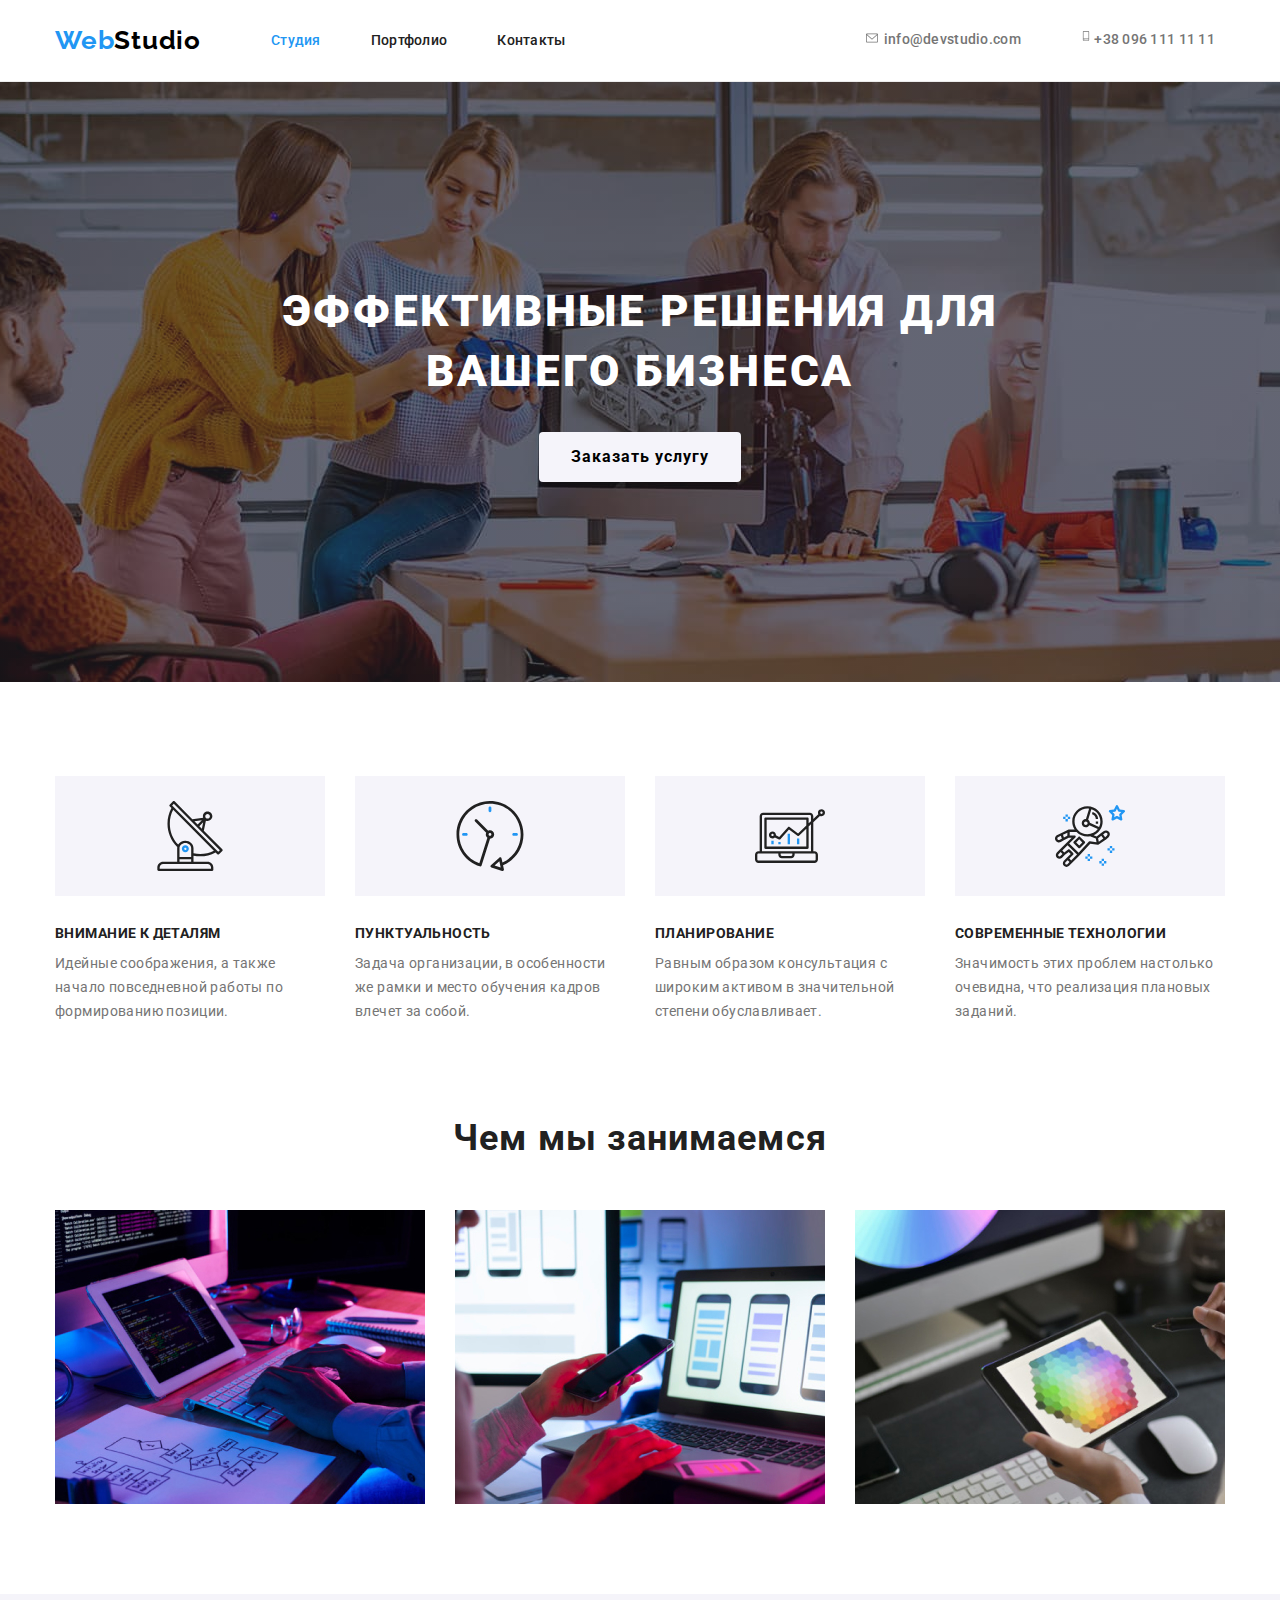
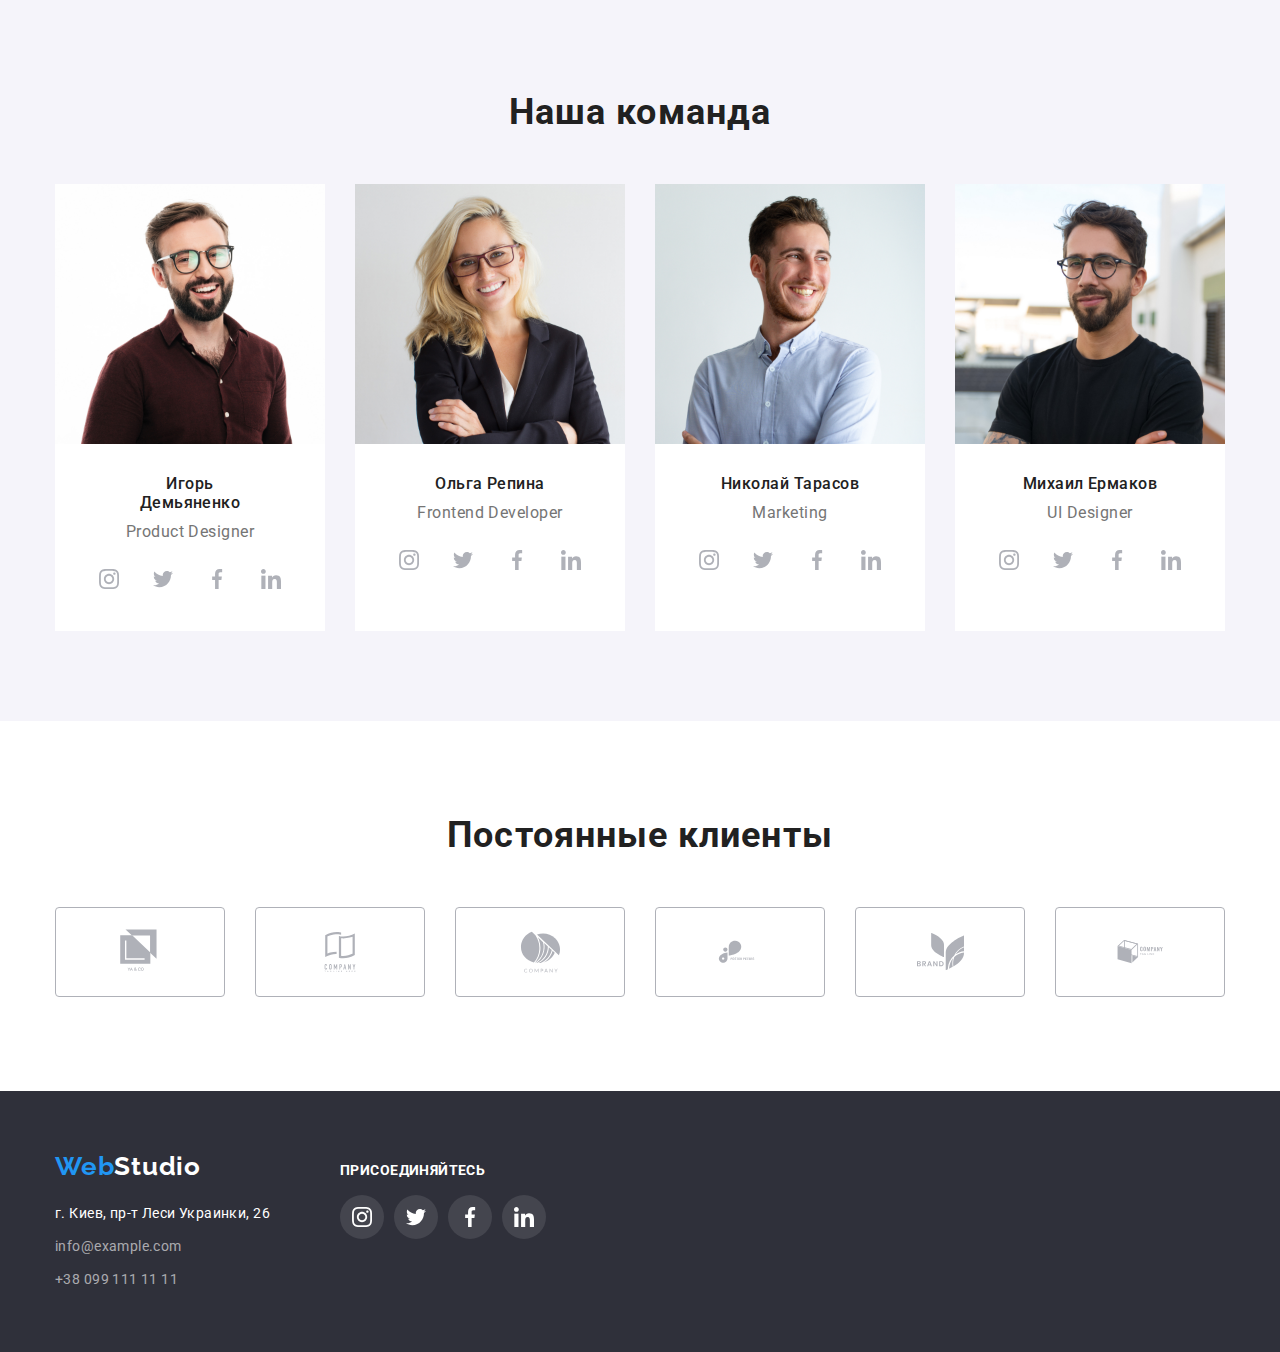
==== commit 09a8e7e2: "hw4 final version" ====
--- a/index.html
+++ b/index.html
@@ -32,10 +32,20 @@
       </nav>
       <address class="address">
          <ul class="header__contakt-info">
-            <li>
+            <li class="contact__icon">
+               <a class="mail__icon-link" href="mailto:info@devstudio.com">
+                  <svg class="mail__icon" width="16" height="12">
+                     <use href="./images/sprite.svg#icon-envelope"></use>
+                  </svg>
+               </a>
                <a class="contact__mail-header" href="mailto:info@devstudio.com">info@devstudio.com</a>
             </li>
-            <li>
+            <li class="contact__icon">
+               <a class="mail__icon-link" href="tel:+380961111111">
+                  <svg class="tel__icon" width="10" height="16">
+                     <use href="./images/sprite.svg#icon-smartphone"></use>
+                  </svg>
+               </a>
                <a class="contact__tel-header" href="tel:+380961111111">+38 096 111 11 11</a>
             </li>
          </ul>
@@ -274,43 +284,43 @@
          <ul class="clients__list">
             <li class="clients__list-item">
                <a class="clients__link" href="">
-                  <svg class="clients__icon">
-                     <use href="./images/sprite.svg#icon-logo-1" width="44.3" height="49.2"></use>
-                  </svg>
-               </a>
-               </li>
-            <li class="clients__list-item">
-               <a class="clients__link" href="">
-                  <svg class="clients__icon">
-                     <use href="./images/sprite.svg#icon-logo-2" width="40" height="52"></use>
-                  </svg>
-               </a>
-               </li>
-            <li class="clients__list-item">
-               <a class="clients__link" href="">
-                  <svg class="clients__icon">
-                     <use href="./images/sprite.svg#icon-logo-3" width="41" height="42.6"></use>
-                  </svg>
-               </a>
-               </li>
-            <li class="clients__list-item">
-               <a class="clients__link" href="">
-                  <svg class="clients__icon">
-                     <use href="./images/sprite.svg#icon-logo-4" width="79.7" height="42"></use>
-                  </svg>
-               </a>
-               </li>
-            <li class="clients__list-item">
-               <a class="clients__link" href="">
-                  <svg class="clients__icon">
-                     <use href="./images/sprite.svg#icon-logo-5" width="59" height="47"></use>
-                  </svg>
-               </a>
-               </li>
-            <li class="clients__list-item">
-               <a class="clients__link" href="">
-                  <svg class="clients__icon">
-                     <use href="./images/sprite.svg#icon-logo-6" width="88.5" height="45.4"></use>
+                  <svg class="clients__icon" width="44.3" height="49.2">
+                     <use href="./images/sprite.svg#icon-logo-1"></use>
+                  </svg>
+               </a>
+               </li>
+            <li class="clients__list-item">
+               <a class="clients__link" href="">
+                  <svg class="clients__icon" width="40" height="52">
+                     <use href="./images/sprite.svg#icon-logo-2"></use>
+                  </svg>
+               </a>
+               </li>
+            <li class="clients__list-item">
+               <a class="clients__link" href="">
+                  <svg class="clients__icon" width="41" height="42.6">
+                     <use href="./images/sprite.svg#icon-logo-3"></use>
+                  </svg>
+               </a>
+               </li>
+            <li class="clients__list-item">
+               <a class="clients__link" href="">
+                  <svg class="clients__icon" width="79.7" height="42">
+                     <use href="./images/sprite.svg#icon-logo-4"></use>
+                  </svg>
+               </a>
+               </li>
+            <li class="clients__list-item">
+               <a class="clients__link" href="">
+                  <svg class="clients__icon" width="59" height="47">
+                     <use href="./images/sprite.svg#icon-logo-5" ></use>
+                  </svg>
+               </a>
+               </li>
+            <li class="clients__list-item">
+               <a class="clients__link" href="">
+                  <svg class="clients__icon" width="88.5" height="45.4">
+                     <use href="./images/sprite.svg#icon-logo-6"></use>
                   </svg>
                </a>
                </li>
--- a/css/styles.css
+++ b/css/styles.css
@@ -112,6 +112,7 @@
 .header__contakt-info {
   display: flex;
   align-items: center;
+  justify-content: center;
 }
 
 .contact__mail-header {
@@ -142,6 +143,26 @@
 .contact__tel-header:hover,
 .contact__tel-header:focus {
   color: var(--accent-color);
+}
+
+.contact__icon:hover .contact__mail-header,
+.contact__icon:focus .contact__mail-header {
+  color: var(--accent-color);
+}
+
+.contact__icon:hover .contact__tel-header,
+.contact__icon:focus .contact__tel-header {
+  color: var(--accent-color);
+}
+
+.contact__icon:hover {
+  fill: var(--accent-color);
+}
+
+.contact__icon {
+  margin-right: 10px;
+
+  fill: #757575;
 }
 
 .contact__mail-header {
@@ -401,29 +422,44 @@
 
 /* ============= OUR TEAM SECTION END ============= */
 
-/* ============= CCLIENTS ============= */
+/* ============= CLIENTS ============= */
 
 .our__clients {
   padding: 94px 0;
 }
 
 .clients__list {
+  display: flex;
+  justify-content: space-between;
   margin-top: 50px;
-  display: flex;
-  justify-content: space-between;
 }
 
 .clients__link {
   display: flex;
   justify-content: center;
   align-items: center;
-
   width: 170px;
   height: 90px;
-  border: 1px solid rgba(175, 177, 184, 1);
-}
-
-/* =========== CCLIENTS END =========== */
+  border: 1px solid #afb1b8;
+  box-sizing: border-box;
+  border-radius: 4px;
+}
+
+.clients__icon {
+  fill: rgba(175, 177, 184, 1);
+}
+
+.clients__link:hover .clients__icon,
+.clients__link:focus .clients__icon {
+  fill: var(--accent-color);
+}
+
+.clients__link:hover,
+.clients__link:focus {
+  border: 1px solid var(--accent-color);
+}
+
+/* =========== CLIENTS END =========== */
 
 /* ============= FOOTER ============= */
 
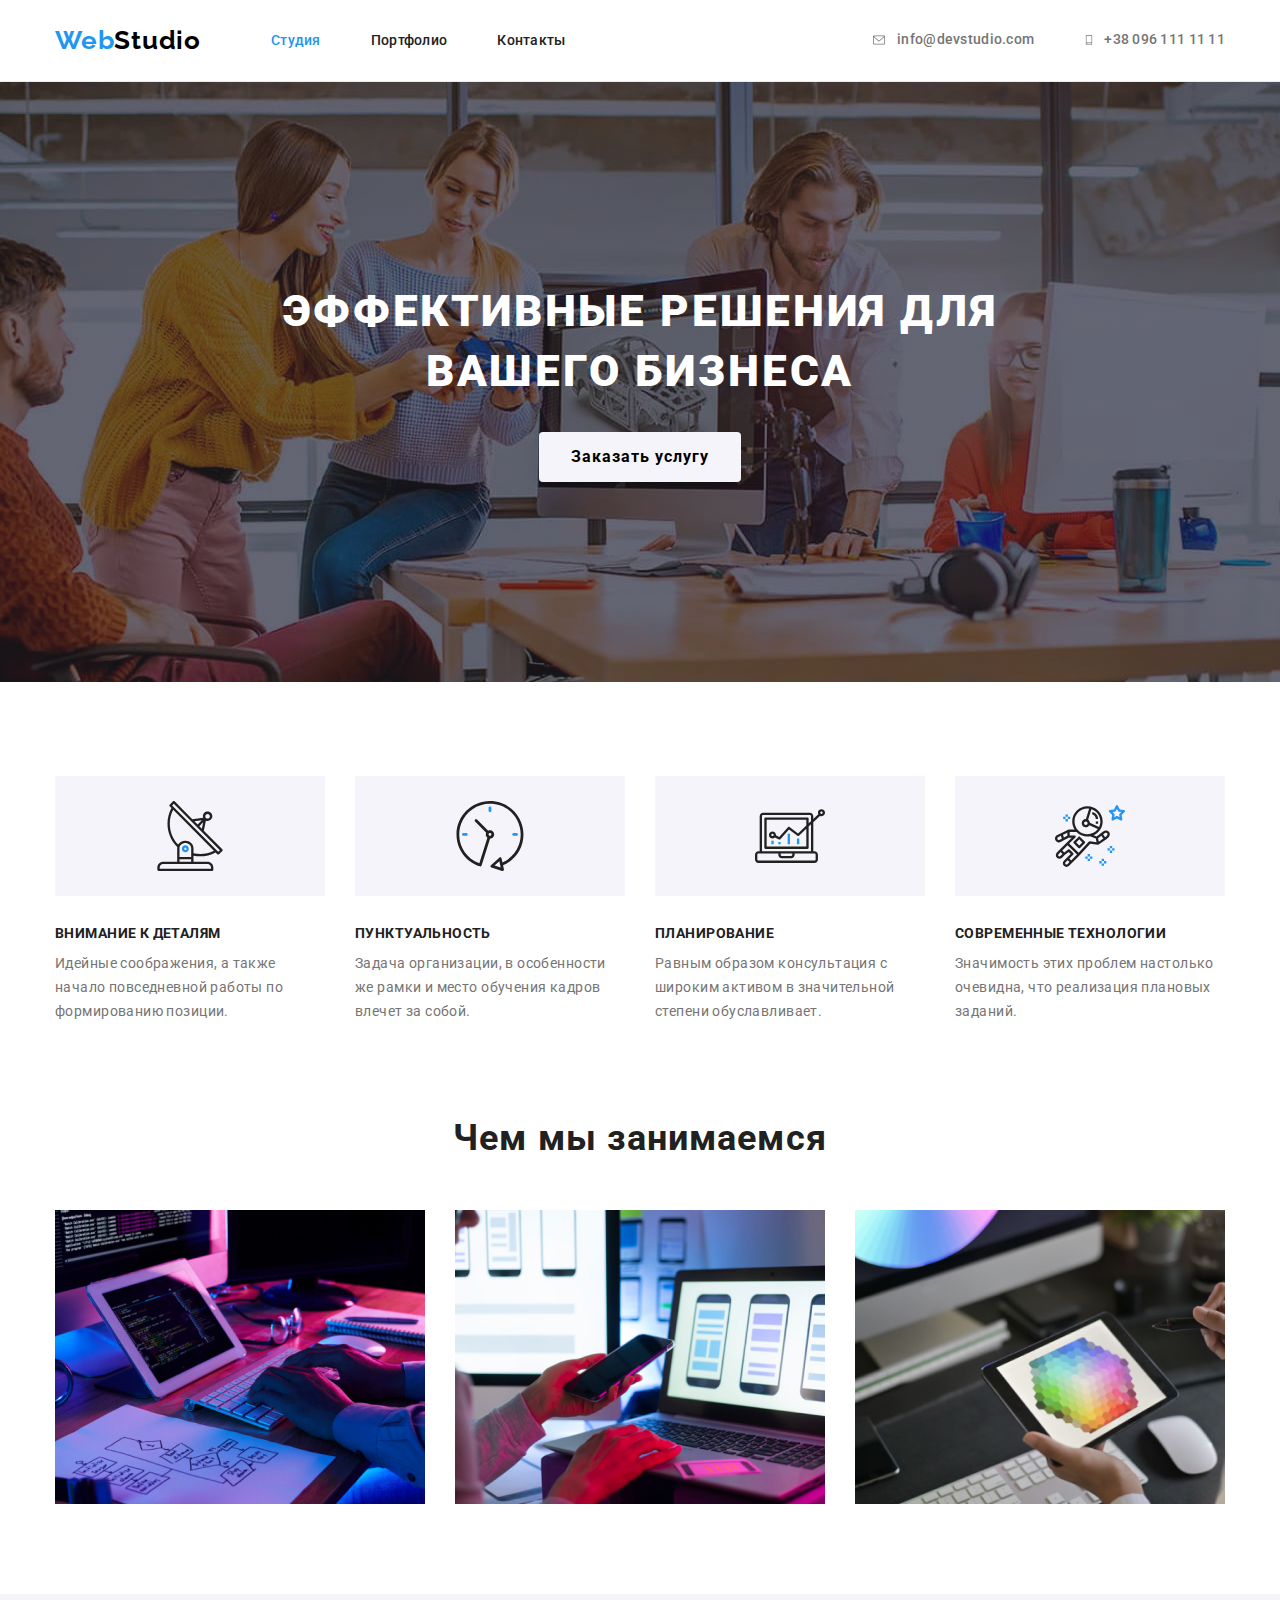
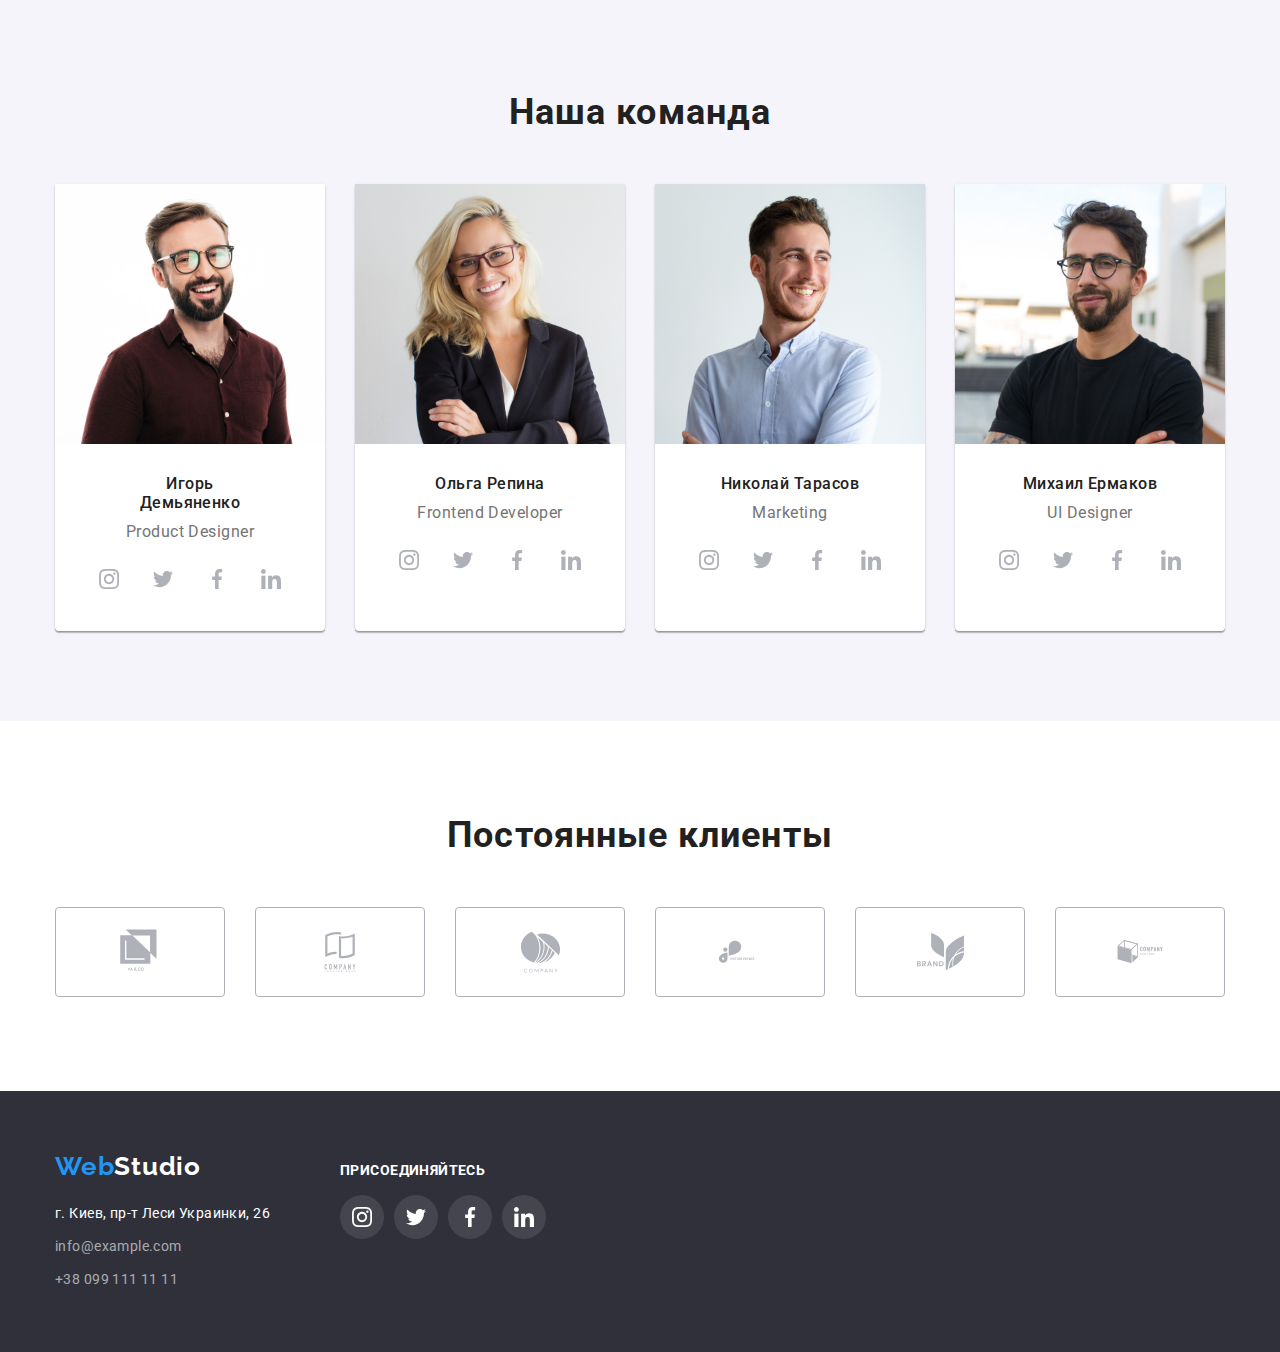
==== commit d2a837f5: "hw-4 final version2" ====
--- a/index.html
+++ b/index.html
@@ -33,7 +33,7 @@
       <address class="address">
          <ul class="header__contakt-info">
             <li class="contact__icon">
-               <a class="mail__icon-link" href="mailto:info@devstudio.com">
+               <a class="icon__link" href="mailto:info@devstudio.com">
                   <svg class="mail__icon" width="16" height="12">
                      <use href="./images/sprite.svg#icon-envelope"></use>
                   </svg>
@@ -41,7 +41,7 @@
                <a class="contact__mail-header" href="mailto:info@devstudio.com">info@devstudio.com</a>
             </li>
             <li class="contact__icon">
-               <a class="mail__icon-link" href="tel:+380961111111">
+               <a class="icon__link" href="tel:+380961111111">
                   <svg class="tel__icon" width="10" height="16">
                      <use href="./images/sprite.svg#icon-smartphone"></use>
                   </svg>
--- a/css/styles.css
+++ b/css/styles.css
@@ -88,7 +88,6 @@
   padding-bottom: 25px;
   display: flex;
   align-items: center;
-  /* border-bottom: 1px solid rgba(236, 236, 236, 1); */
 }
 
 .logo__header {
@@ -160,9 +159,16 @@
 }
 
 .contact__icon {
+  display: flex;
+  align-items: center;
+
+  fill: #757575;
+}
+
+.icon__link {
+  display: flex;
+  align-items: center;
   margin-right: 10px;
-
-  fill: #757575;
 }
 
 .contact__mail-header {
@@ -312,6 +318,12 @@
   color: #757575;
 }
 
+.members__list-item {
+  box-shadow: 0px 1px 3px rgba(0, 0, 0, 0.12), 0px 1px 1px rgba(0, 0, 0, 0.14),
+    0px 2px 1px rgba(0, 0, 0, 0.2);
+  border-radius: 0px 0px 4px 4px;
+}
+
 /* =========== ADVANTAGES END =========== */
 
 /* ============= SERVICES ============= */
@@ -572,6 +584,11 @@
 .projects__list-item {
   width: (100% - 30px * 2) / 3;
   margin-bottom: 30px;
+}
+
+.projects__list-item:hover {
+  box-shadow: 0px 1px 1px rgba(0, 0, 0, 0.12), 0px 4px 4px rgba(0, 0, 0, 0.06),
+    1px 4px 6px rgba(0, 0, 0, 0.16);
 }
 
 .projects__list-item:not(:nth-child(3n)) {
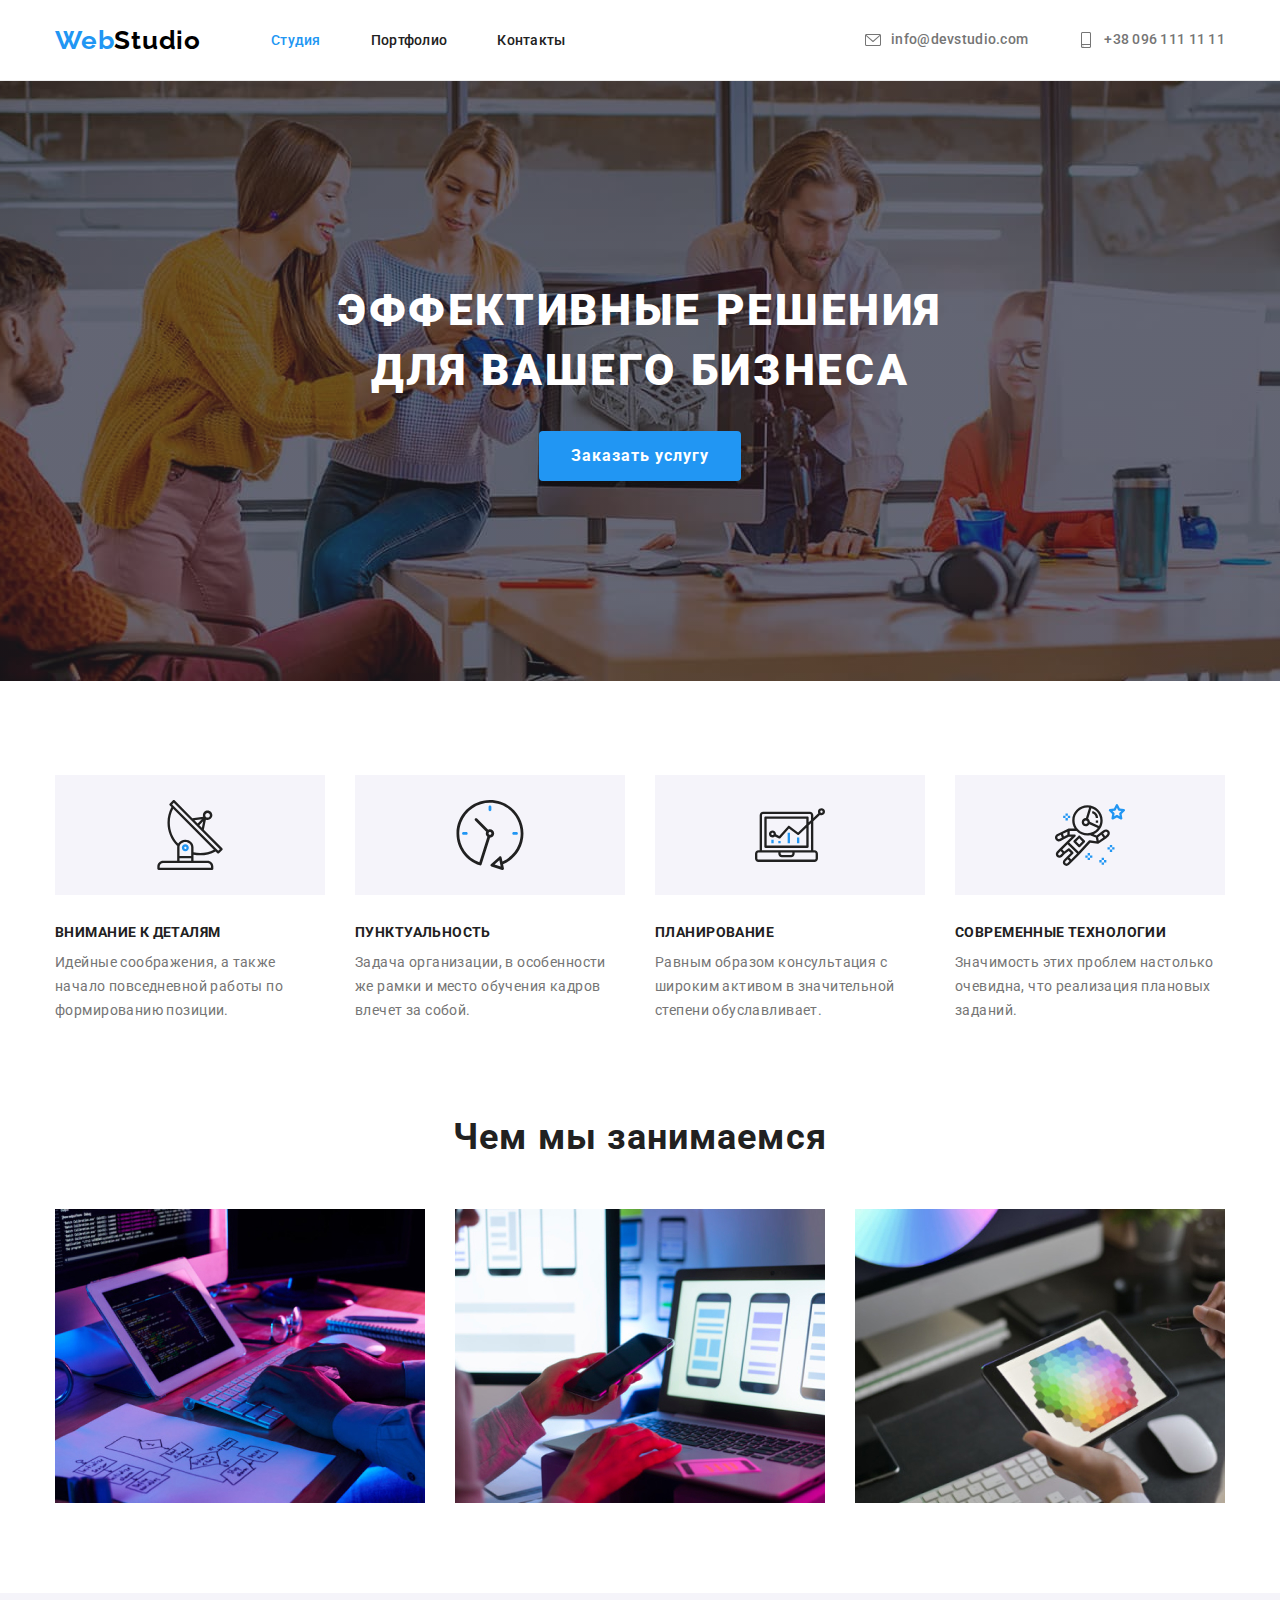
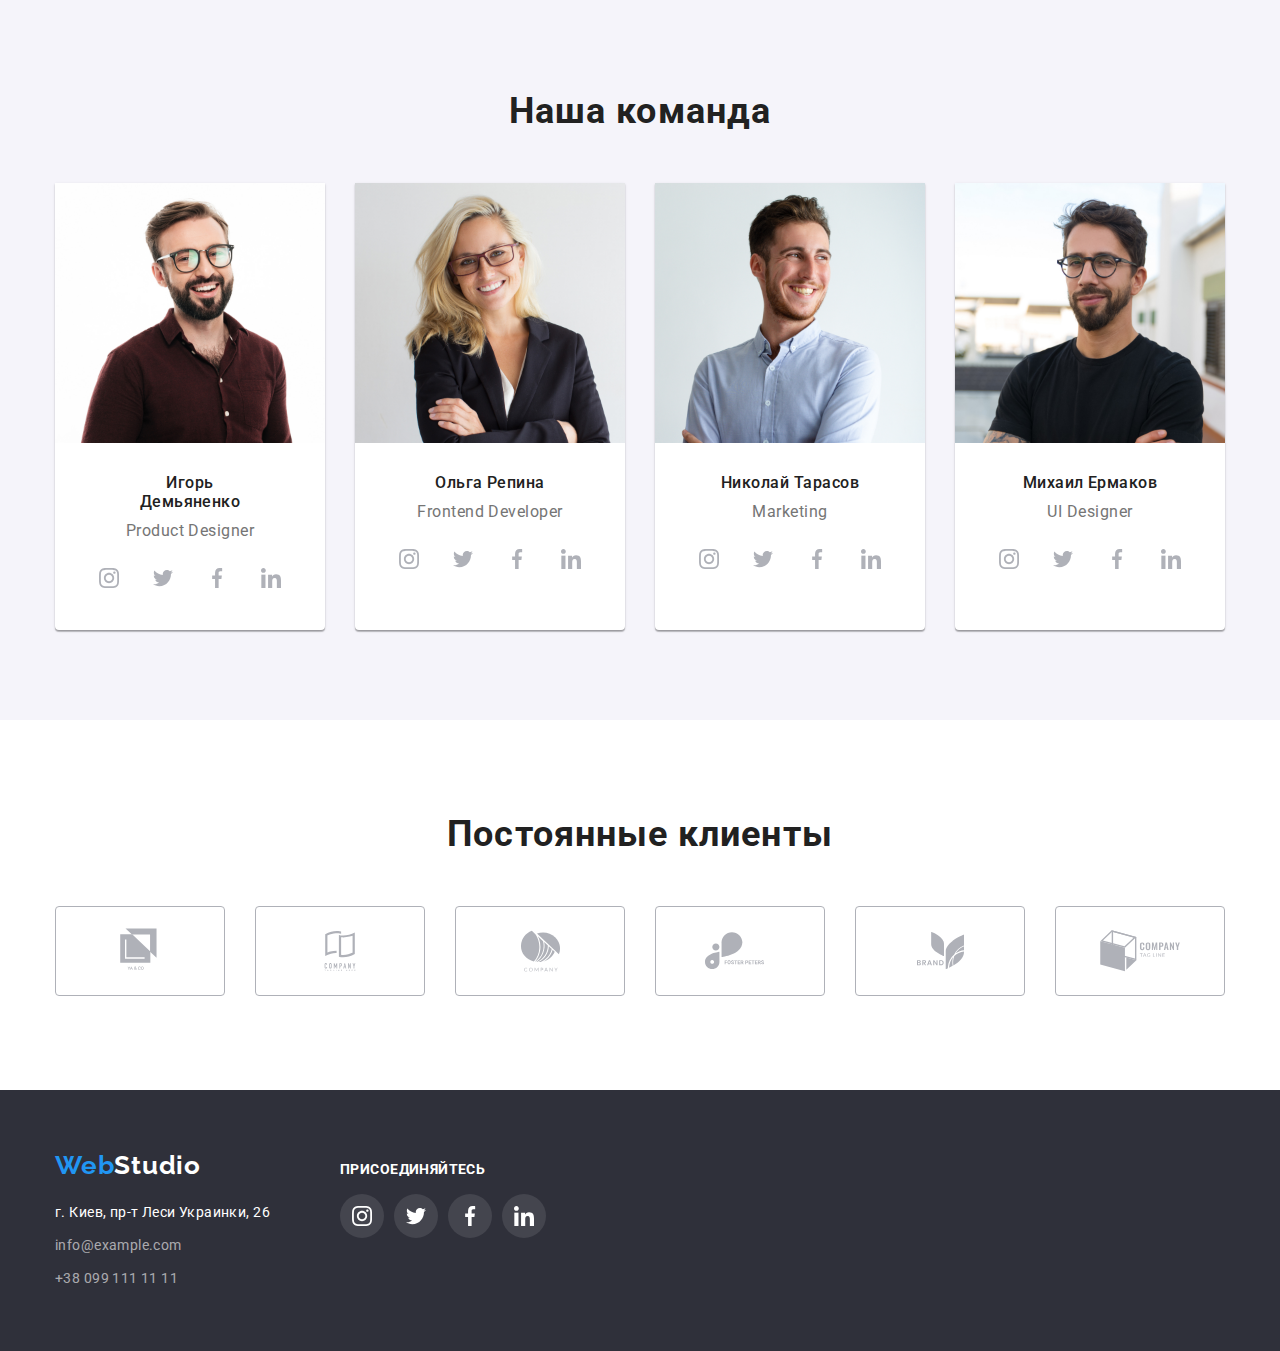
==== commit 68002807: "hw-4 fixed" ====
--- a/index.html
+++ b/index.html
@@ -34,19 +34,19 @@
          <ul class="header__contakt-info">
             <li class="contact__icon">
                <a class="icon__link" href="mailto:info@devstudio.com">
-                  <svg class="mail__icon" width="16" height="12">
+                  <svg class="mail__icon" width="16" height="16">
                      <use href="./images/sprite.svg#icon-envelope"></use>
                   </svg>
                </a>
-               <a class="contact__mail-header" href="mailto:info@devstudio.com">info@devstudio.com</a>
+               <a class="contact__mail-header contact__header" href="mailto:info@devstudio.com">info@devstudio.com</a>
             </li>
             <li class="contact__icon">
                <a class="icon__link" href="tel:+380961111111">
-                  <svg class="tel__icon" width="10" height="16">
+                  <svg class="tel__icon" width="16" height="16">
                      <use href="./images/sprite.svg#icon-smartphone"></use>
                   </svg>
                </a>
-               <a class="contact__tel-header" href="tel:+380961111111">+38 096 111 11 11</a>
+               <a class="contact__tel-header contact__header" href="tel:+380961111111">+38 096 111 11 11</a>
             </li>
          </ul>
       </address>
@@ -305,7 +305,7 @@
                </li>
             <li class="clients__list-item">
                <a class="clients__link" href="">
-                  <svg class="clients__icon" width="79.7" height="42">
+                  <svg class="clients__icon" width="80" height="70">
                      <use href="./images/sprite.svg#icon-logo-4"></use>
                   </svg>
                </a>
@@ -319,7 +319,7 @@
                </li>
             <li class="clients__list-item">
                <a class="clients__link" href="">
-                  <svg class="clients__icon" width="88.5" height="45.4">
+                  <svg class="clients__icon" width="88.5" height="80">
                      <use href="./images/sprite.svg#icon-logo-6"></use>
                   </svg>
                </a>
--- a/css/styles.css
+++ b/css/styles.css
@@ -75,6 +75,15 @@
   color: #212121;
 }
 
+.contact__header {
+  font-family: var(--main-font);
+  font-weight: 500;
+  font-size: 14px;
+  line-height: 1.14;
+  letter-spacing: 0.02em;
+  color: #757575;
+}
+
 /* =========== COMPONENTS END =========== */
 
 /* ============= HEADER ============= */
@@ -84,8 +93,9 @@
 }
 
 .header .container {
-  padding-top: 25px;
-  padding-bottom: 25px;
+  height: 80px;
+  padding-top: 24px;
+  padding-bottom: 24px;
   display: flex;
   align-items: center;
 }
@@ -160,6 +170,7 @@
 
 .contact__icon {
   display: flex;
+  justify-content: center;
   align-items: center;
 
   fill: #757575;
@@ -167,26 +178,9 @@
 
 .icon__link {
   display: flex;
+  justify-content: center;
   align-items: center;
   margin-right: 10px;
-}
-
-.contact__mail-header {
-  font-family: var(--main-font);
-  font-weight: 500;
-  font-size: 14px;
-  line-height: 1.14;
-  letter-spacing: 0.02em;
-  color: #757575;
-}
-
-.contact__tel-header {
-  font-family: var(--main-font);
-  font-weight: 500;
-  font-size: 14px;
-  line-height: 1.14;
-  letter-spacing: 0.02em;
-  color: #757575;
 }
 
 /* ============= HEADER END ============= */
@@ -220,8 +214,8 @@
 
 .hero__title {
   margin-bottom: 30px;
-  padding-left: 150px;
-  padding-right: 150px;
+  padding-left: 240px;
+  padding-right: 240px;
 
   font-family: var(--main-font);
   font-weight: 900;
@@ -245,20 +239,16 @@
   font-size: 16px;
   line-height: 1.875;
   letter-spacing: 0.06em;
-  background: #f5f4fa;
+  background: #2196f3;
   box-shadow: 0px 4px 4px rgba(0, 0, 0, 0.15);
   border-radius: 4px;
   border: transparent;
-  color: #000000;
+  color: #ffffff;
 }
 
 .btn__hero:hover,
 .btn__hero:focus {
-  color: #ffffff;
-  background-color: var(--accent-color);
-  /* box-shadow: 0px 3px 1px rgba(0, 0, 0, 0.1), 0px 1px 2px rgba(0, 0, 0, 0.08),
-    0px 2px 2px rgba(0, 0, 0, 0.12);
-  border-radius: 4px; */
+  background: #188ce8;
 }
 
 /* ============= HERO END ============= */
@@ -586,7 +576,8 @@
   margin-bottom: 30px;
 }
 
-.projects__list-item:hover {
+.projects__list-item:hover,
+.projects__list-item:focus {
   box-shadow: 0px 1px 1px rgba(0, 0, 0, 0.12), 0px 4px 4px rgba(0, 0, 0, 0.06),
     1px 4px 6px rgba(0, 0, 0, 0.16);
 }
